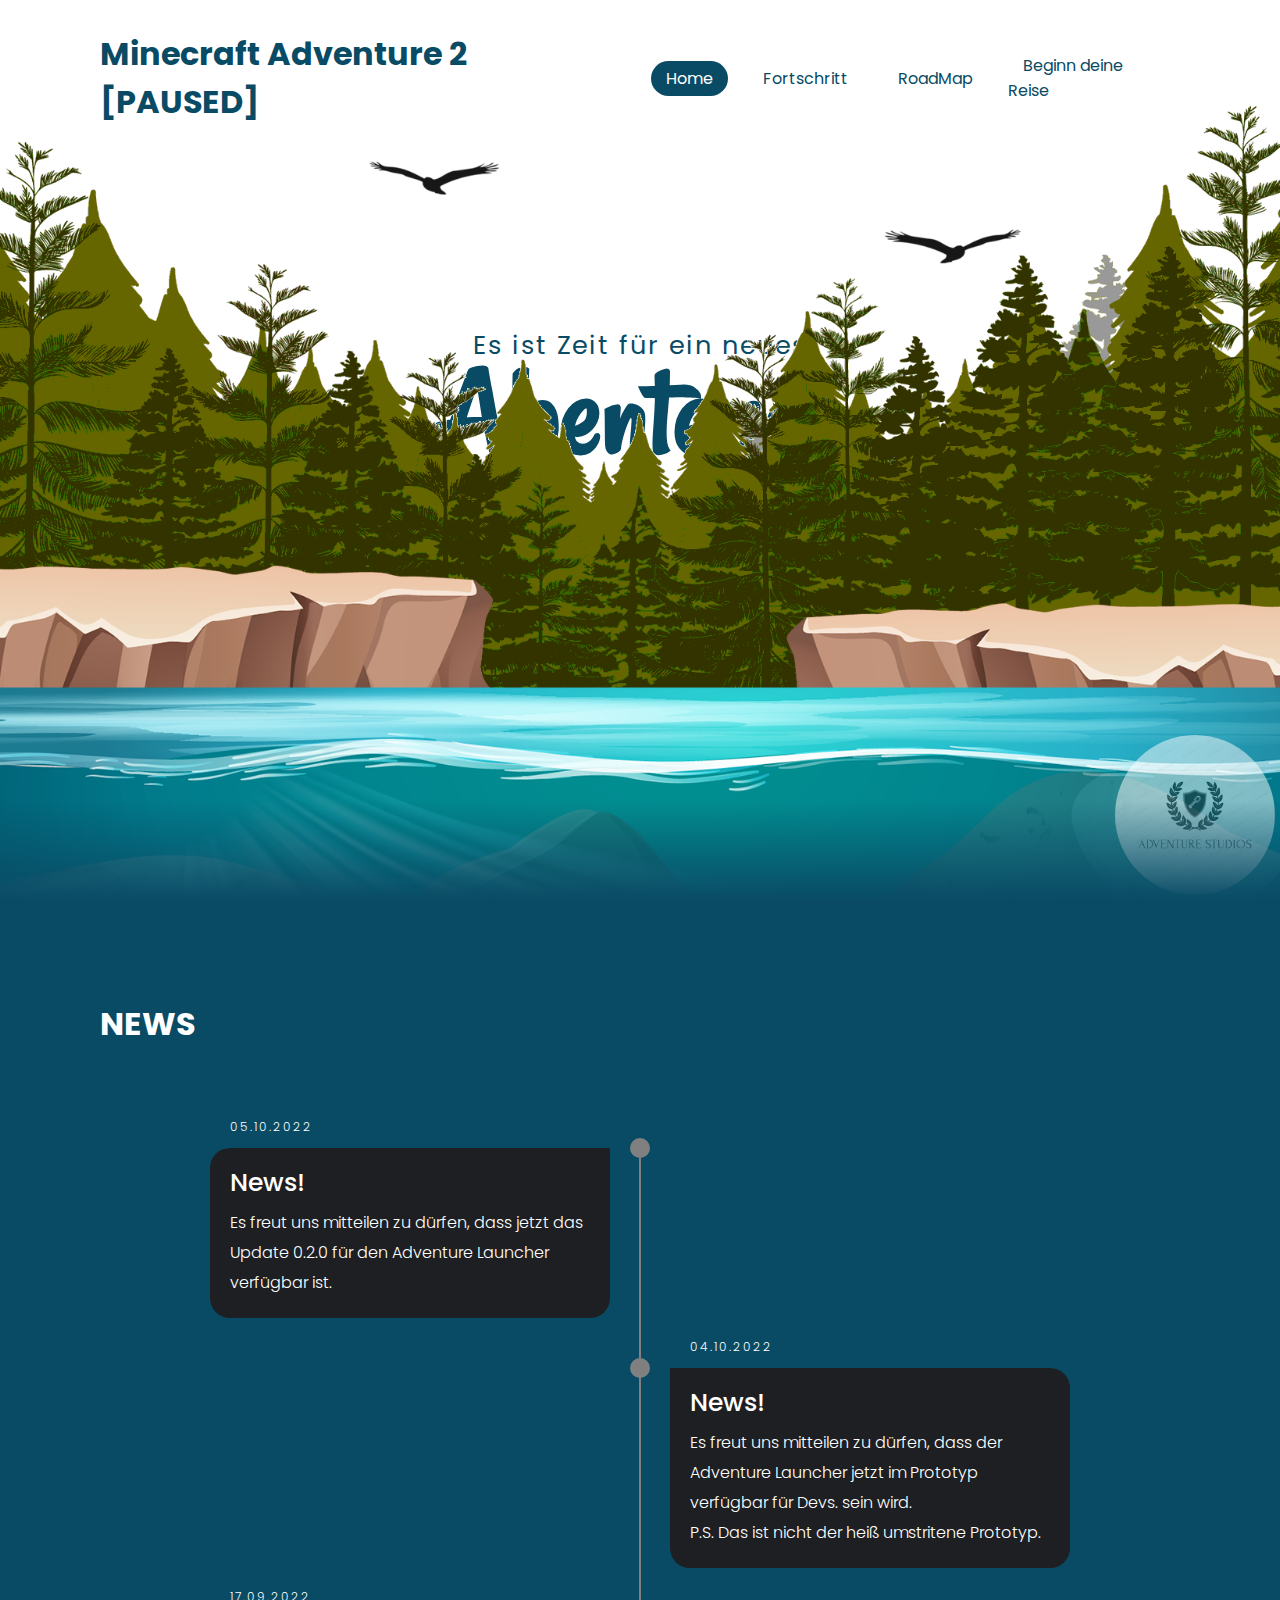
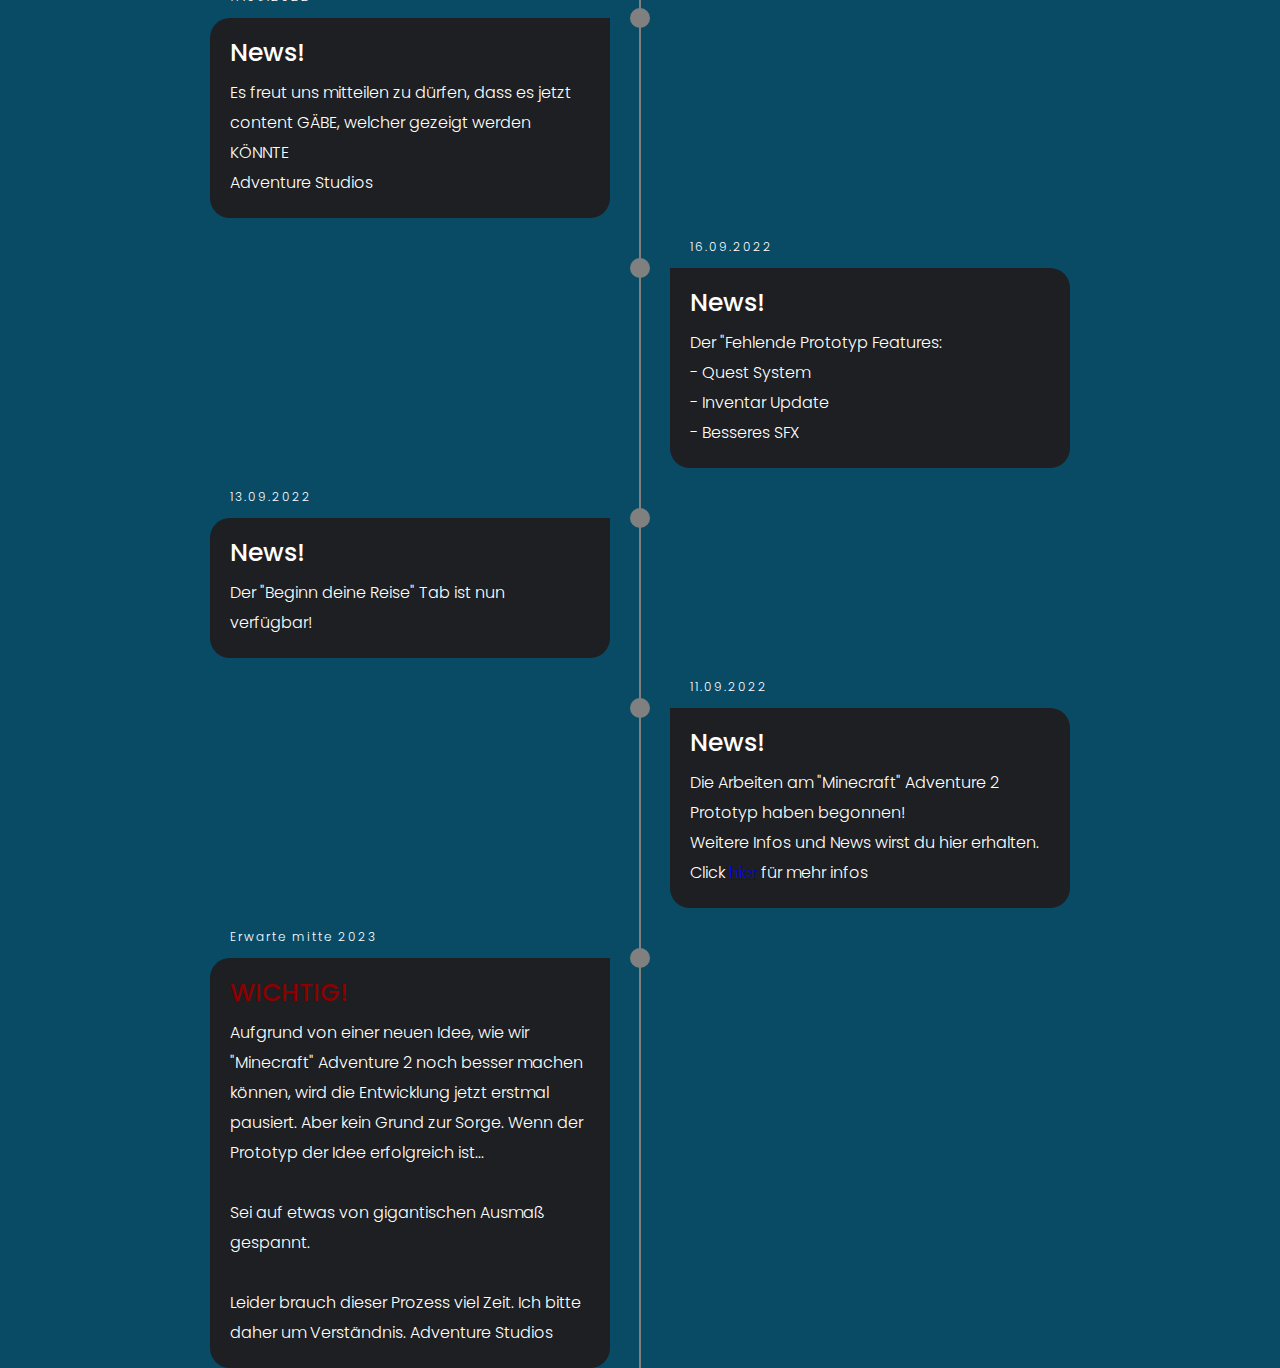
==== index.html @ 1e3eb369 "Update index.html" ====
<!DOCTYPE html>
<html lang="de">
<head>
    <meta charset="UTF-8">
    <meta http-equiv="X-UA-Compatible" content="IE=edge">
    <meta name="viewport" content="width=device-width, initial-scale=1.0">
    <link rel="stylesheet" href="style.css">
    <title>Mc-Adv-2</title>
</head>
<body>
    <header id="header">
        <a href="#" class="logo">Minecraft Adventure 2 [PAUSED]</a>
        <ul>
            <li><a href="#" class="active">Home</a></li>
            <li><a href="pg/progress.html">Fortschritt</a></li>
            <li><a href="pg/roadmap.html">RoadMap</a></li>
            <li><a href="pg/start.html">Beginn deine Reise</a></li>
        </ul>
    </header>
    <section>
        <h2 id="text"><span>Es ist Zeit für ein neues</span><br>Abenteuer</h2>
        <img src="pic/bird1.png" id="bird1">
        <img src="pic/bird2.png" id="bird2">
        <img src="pic/forest.png" id="forest">
        <img src="pic/rocks.png" id="rocks">
        <img src="pic/water.png" id="water">
    </section>
    <div class="sec">
        <h1 style="color: #fff;">NEWS</h1>
        <div class="container">
            <div class="timeline">
              <ul>
                  <li>
                  <div class="timeline-content">
                    <h3 class="date">05.10.2022</h3>
                    <h1>News!</h1>
                    <p>Es freut uns mitteilen zu dürfen, dass jetzt das Update 0.2.0 für den Adventure Launcher verfügbar ist.</p>
                  </div>
                </li>
                  <li>
                  <div class="timeline-content">
                    <h3 class="date">04.10.2022</h3>
                    <h1>News!</h1>
                    <p>Es freut uns mitteilen zu dürfen, dass der Adventure Launcher jetzt im Prototyp verfügbar für Devs. sein wird.<br>P.S. Das ist nicht der heiß umstritene Prototyp.</p>
                  </div>
                </li>
                  <li>
                  <div class="timeline-content">
                    <h3 class="date">17.09.2022</h3>
                    <h1>News!</h1>
                    <p>Es freut uns mitteilen zu dürfen, dass es jetzt content GÄBE, welcher gezeigt werden KÖNNTE<br>Adventure Studios</p>
                  </div>
                </li>
                  <li>
                  <div class="timeline-content">
                    <h3 class="date">16.09.2022</h3>
                    <h1>News!</h1>
                    <p>Der "Fehlende Prototyp Features:<br>- Quest System<br>- Inventar Update<br>- Besseres SFX</p>
                  </div>
                </li>
                  <li>
                  <div class="timeline-content">
                    <h3 class="date">13.09.2022</h3>
                    <h1>News!</h1>
                    <p>Der "Beginn deine Reise" Tab ist nun verfügbar!</p>
                  </div>
                </li>
                 <li>
                  <div class="timeline-content">
                    <h3 class="date">11.09.2022</h3>
                    <h1>News!</h1>
                    <p>Die Arbeiten am "Minecraft" Adventure 2 Prototyp haben begonnen!<br>Weitere Infos und News wirst du hier erhalten. Click <a style="textdecoration: none" href="https://www.youtube.com/watch?v=dQw4w9WgXcQ">hier</a> für mehr infos</p>
                  </div>
                </li>
                <li>
                  <div class="timeline-content">
                    <h3 class="date">Erwarte mitte 2023</h3>
                    <h1 style="color: darkred;">WICHTIG!</h1>
                    <p>Aufgrund von einer neuen Idee, wie wir "Minecraft" Adventure 2 noch besser machen können, wird die Entwicklung jetzt erstmal pausiert. Aber kein Grund zur Sorge. Wenn der Prototyp der Idee erfolgreich ist...<br><br>Sei auf etwas von gigantischen Ausmaß gespannt.<br><br>Leider brauch dieser Prozess viel Zeit. Ich bitte daher um Verständnis. Adventure Studios</p>
                  </div>
                </li>
              </ul>
            </div>
          </div>
    </div>
    <img src="pic/Adventure_Studios.png" class="img" id="logo">
    <script>
        let text = document.getElementById('text');
        let bird1 = document.getElementById('bird1');
        let bird2 = document.getElementById('bird2');
        let btn = document.getElementById('btn');
        let forest = document.getElementById('forest');
        let rocks = document.getElementById('rocks');
        let water = document.getElementById('water');
        let header = document.getElementById('header');


        window.addEventListener('scroll', function(){
            let value = window.scrollY;

            text.style.top = 50 + value * -0.5 + '%';
            bird1.style.top = value * -1.5 + 'px';
            bird1.style.left = value * 2 + 'px';
            bird2.style.top = value * -1.5 + 'px';
            bird2.style.left = value * -5 + 'px';
            btn.style.marginTop =  value * 1.5 + 'px';
            rocks.style.top = value * -0.12 + 'px';
            forest.style.top = value * 0.25 + 'px';
            header.style.top = value * 0.5 + 'px';
        })
    </script>
</body>
</html>
---- style.css ----
@import url('https://fonts.googleapis.com/css?family=Poppins:300,400,500,600,700,800,900&display=swap');
@import url('https://fonts.googleapis.com/css2?family=Rancho&display=swap');
*
{
    margin: 0;
    padding: 0;
    box-sizing: border-box;
    font-family:'Poppins',sans-serif;
}
body
{
    overflow-x: hidden;
    background: #fff;
    min-height: 100vh;
}
#header
{
    position: absolute;
    top: 0;
    left: 0;
    width: 100%;
    padding: 30px 100px;
    display: flex;
    justify-content: space-between;
    align-items: center;
    z-index: 10000;
}
#header .logo
{
    color: #094b65;
    font-weight: 700;
    font-size: 2em;
    text-decoration: none;
    justify-content: center;
    align-items: center;
}
.img
{
  width: 160px;
  height: 160px;
  display: flex;
  position: absolute;
  bottom: 5px;
  right: 5px;
  opacity: 0.5;
  border-radius: 50%;
}
#header ul
{
    display: flex;
    justify-content: center;
    align-items: center;
}
#header ul li
{
    list-style: none;
    margin-left: 20px;
}
#header ul li a 
{
    text-decoration: none;
    padding: 6px 15px;
    color: #094b65;
    border-radius: 20px;
}
#header ul li a:hover, 
#header ul li a.active
{
    background: #094b65;
    color: #fff;
}
section
{
    position: relative;
    width: 100%;
    height: 100vh;
    display: flex;
    justify-content: center;
    align-items: center;
}
section::before
{
    content: '';
    position: absolute;
    bottom: 0;
    left: 0;
    width: 100%;
    height: 100px;
    background: linear-gradient(to top, #094b65,transparent);
    z-index: 10;
}
section img
{
    position: absolute;
    top: 0;
    left: 0;
    width: 100%;
    height: 100%;
    object-fit: cover;
    align-items: center;
}
section #text
{
    position: absolute;
    color: #094b65;
    font-size: 10vw;
    text-align: center;
    line-height: 0.55em;
    font-family: 'Rancho', cursive;
    transform: translateY(-50%);
}
section #text span
{
    font-size: 0.20em;
    letter-spacing: 2px;
    font-weight: 400;
    font-family: 'Poppins', sans-serif;
}
#btn
{
    text-decoration: none;
    display: inline-block;
    padding: 8px 30px;
    background: #fff;
    color: #094b65;
    font-size: 1.2em;
    font-weight: 500;
    letter-spacing: 2px;
    border-radius: 40px;
    transform: translateY(100px);
    cursor: pointer;
    justify-content: center;
    align-items: center;
}
.sec
{
    position: relative;
    padding: 100px;
    background: #094b65;
}
.sec h2
{
    font-size: 3.5em;
    color: #fff;
    margin-bottom: 10px;
}
.sec p
{
    font-size: 1em;
    color: #fff;
}
.container {
  top: 30%;
    margin-top: 50%;
    min-height: 100vh;
    width: 100%;
    display: flex;
    align-items: center;
    justify-content: center;
    padding: 100px 0;
    background-color: #094b65;
    margin: 0;
    padding: 0;
    box-sizing: border-box;
  }
  .timeline {
    width: 80%;
    height: auto;
    max-width: 800px;
    margin: 0 auto;
    position: relative;
    top: 100px;
  }
  
  .timeline ul {
    list-style: none;
  }
  .timeline ul li {
    padding: 20px;
    background-color: #1e1f22;
    color: white;
    border-radius: 10px;
    margin-bottom: 20px;
  }
  .timeline ul li:last-child {
    margin-bottom: 0;
  }
  .timeline-content h1 {
    font-weight: 500;
    font-size: 25px;
    line-height: 30px;
    margin-bottom: 10px;
  }
  .timeline-content p {
    font-size: 16px;
    line-height: 30px;
    font-weight: 300;
  }
  .timeline-content .date {
    font-size: 12px;
    font-weight: 300;
    margin-bottom: 10px;
    letter-spacing: 2px;
  }
  @media only screen and (min-width: 768px) {
    .timeline:before {
      content: "";
      position: absolute;
      top: 0;
      left: 50%;
      transform: translateX(-50%);
      width: 2px;
      height: 100%;
      background-color: gray;
    }
    .timeline ul li {
      width: 50%;
      position: relative;
      margin-bottom: 50px;
    }
    .timeline ul li:nth-child(odd) {
      float: left;
      clear: right;
      transform: translateX(-30px);
      border-radius: 20px 0px 20px 20px;
    }
    .timeline ul li:nth-child(even) {
      float: right;
      clear: left;
      transform: translateX(30px);
      border-radius: 0px 20px 20px 20px;
    }
    .timeline ul li::before {
      content: "";
      position: absolute;
      height: 20px;
      width: 20px;
      border-radius: 50%;
      background-color: gray;
      top: 0px;
    }
    .timeline ul li:nth-child(odd)::before {
      transform: translate(50%, -50%);
      right: -30px;
    }
    .timeline ul li:nth-child(even)::before {
      transform: translate(-50%, -50%);
      left: -30px;
    }
    .timeline-content .date {
      position: absolute;
      top: -30px;
    }
    .timeline ul li:hover::before {
      background-color: aqua;
    }
  }
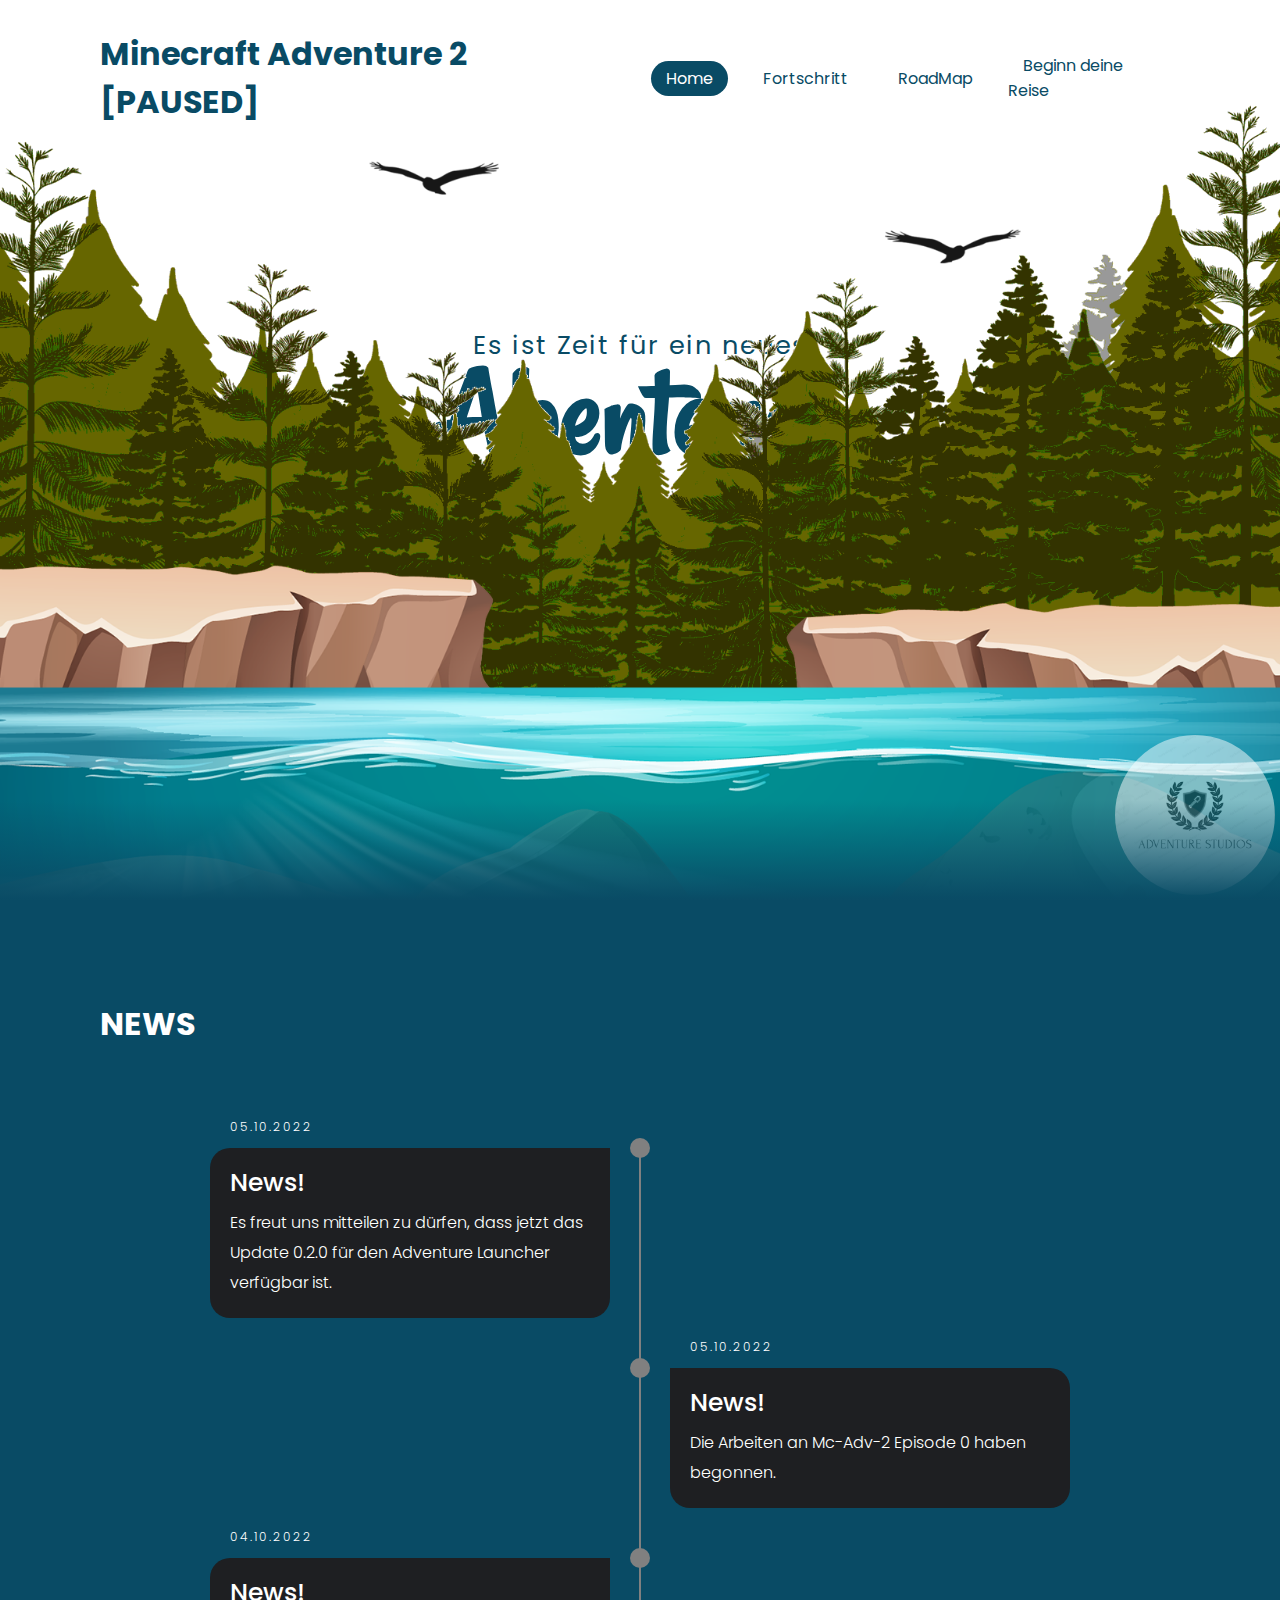
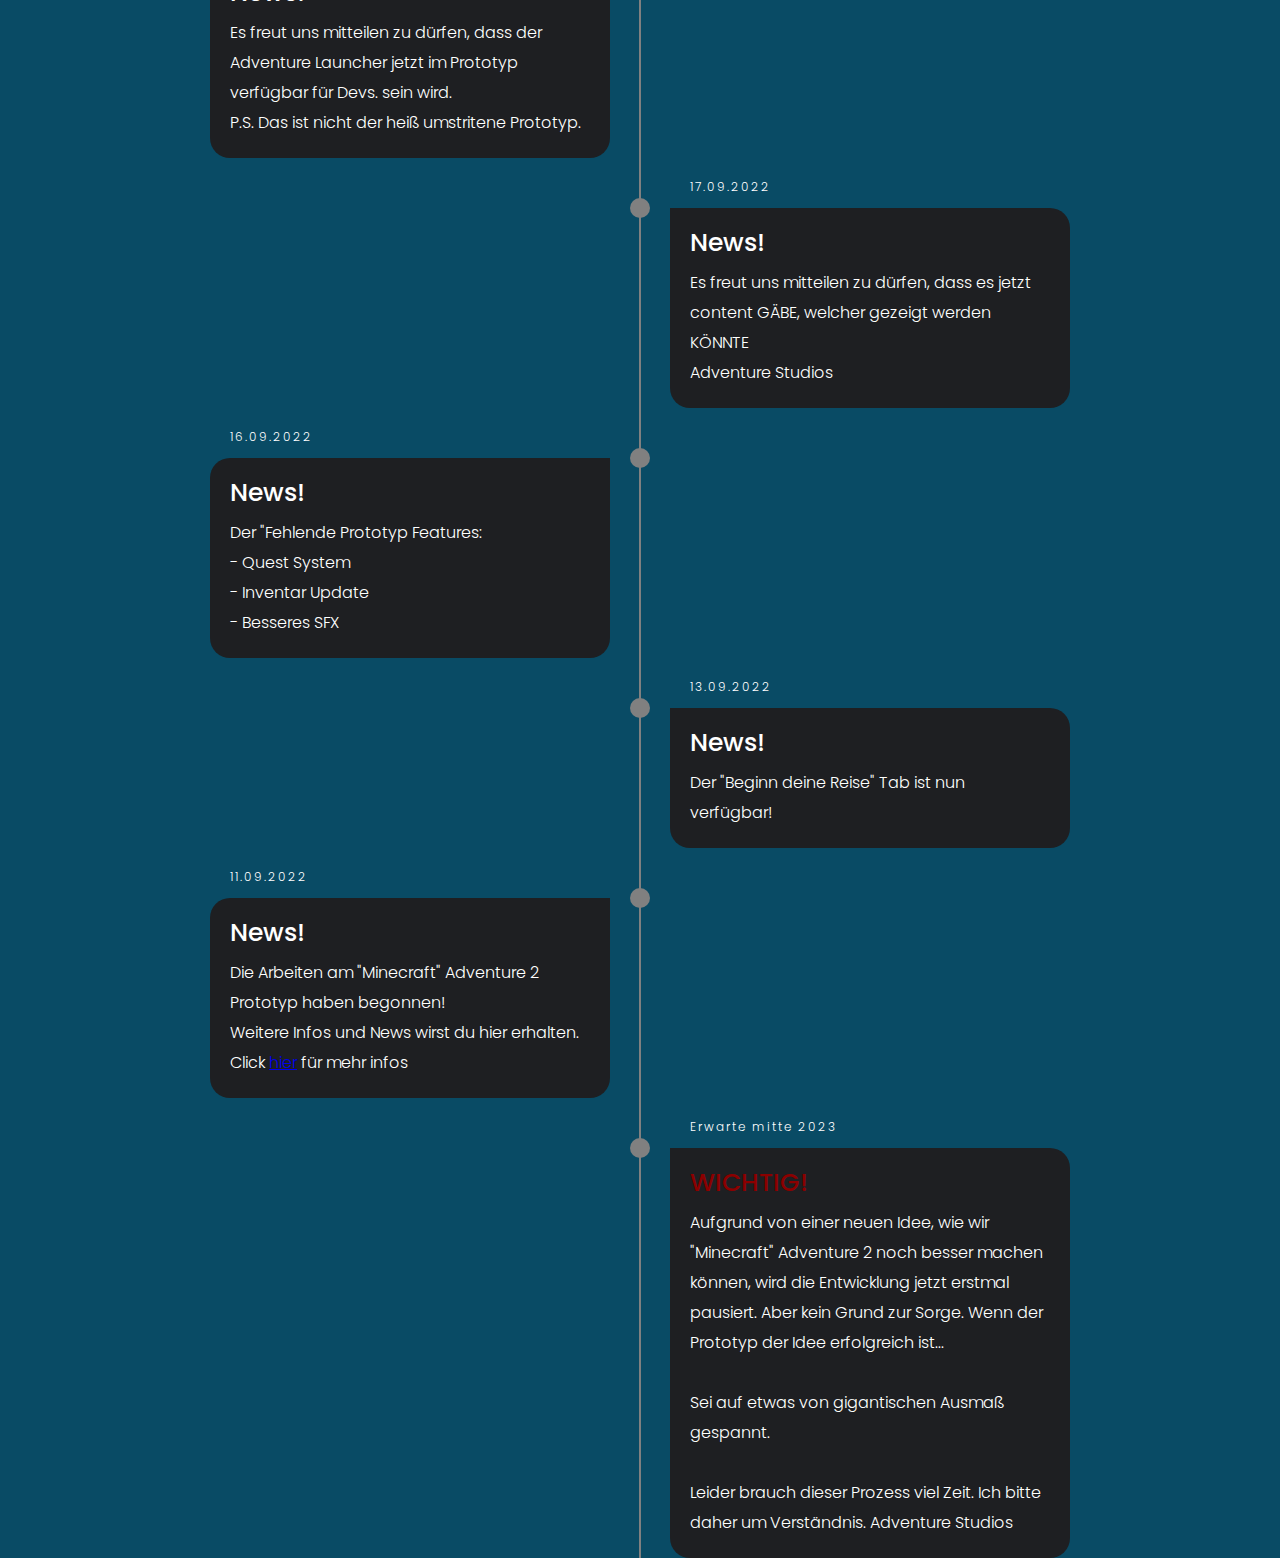
==== commit 7952a356: "Update index.html" ====
--- a/index.html
+++ b/index.html
@@ -35,6 +35,13 @@
                     <h3 class="date">05.10.2022</h3>
                     <h1>News!</h1>
                     <p>Es freut uns mitteilen zu dürfen, dass jetzt das Update 0.2.0 für den Adventure Launcher verfügbar ist.</p>
+                  </div>
+                </li>
+                  <li>
+                  <div class="timeline-content">
+                    <h3 class="date">05.10.2022</h3>
+                    <h1>News!</h1>
+                    <p>Die Arbeiten an Mc-Adv-2 Episode 0 haben begonnen.</p>
                   </div>
                 </li>
                   <li>
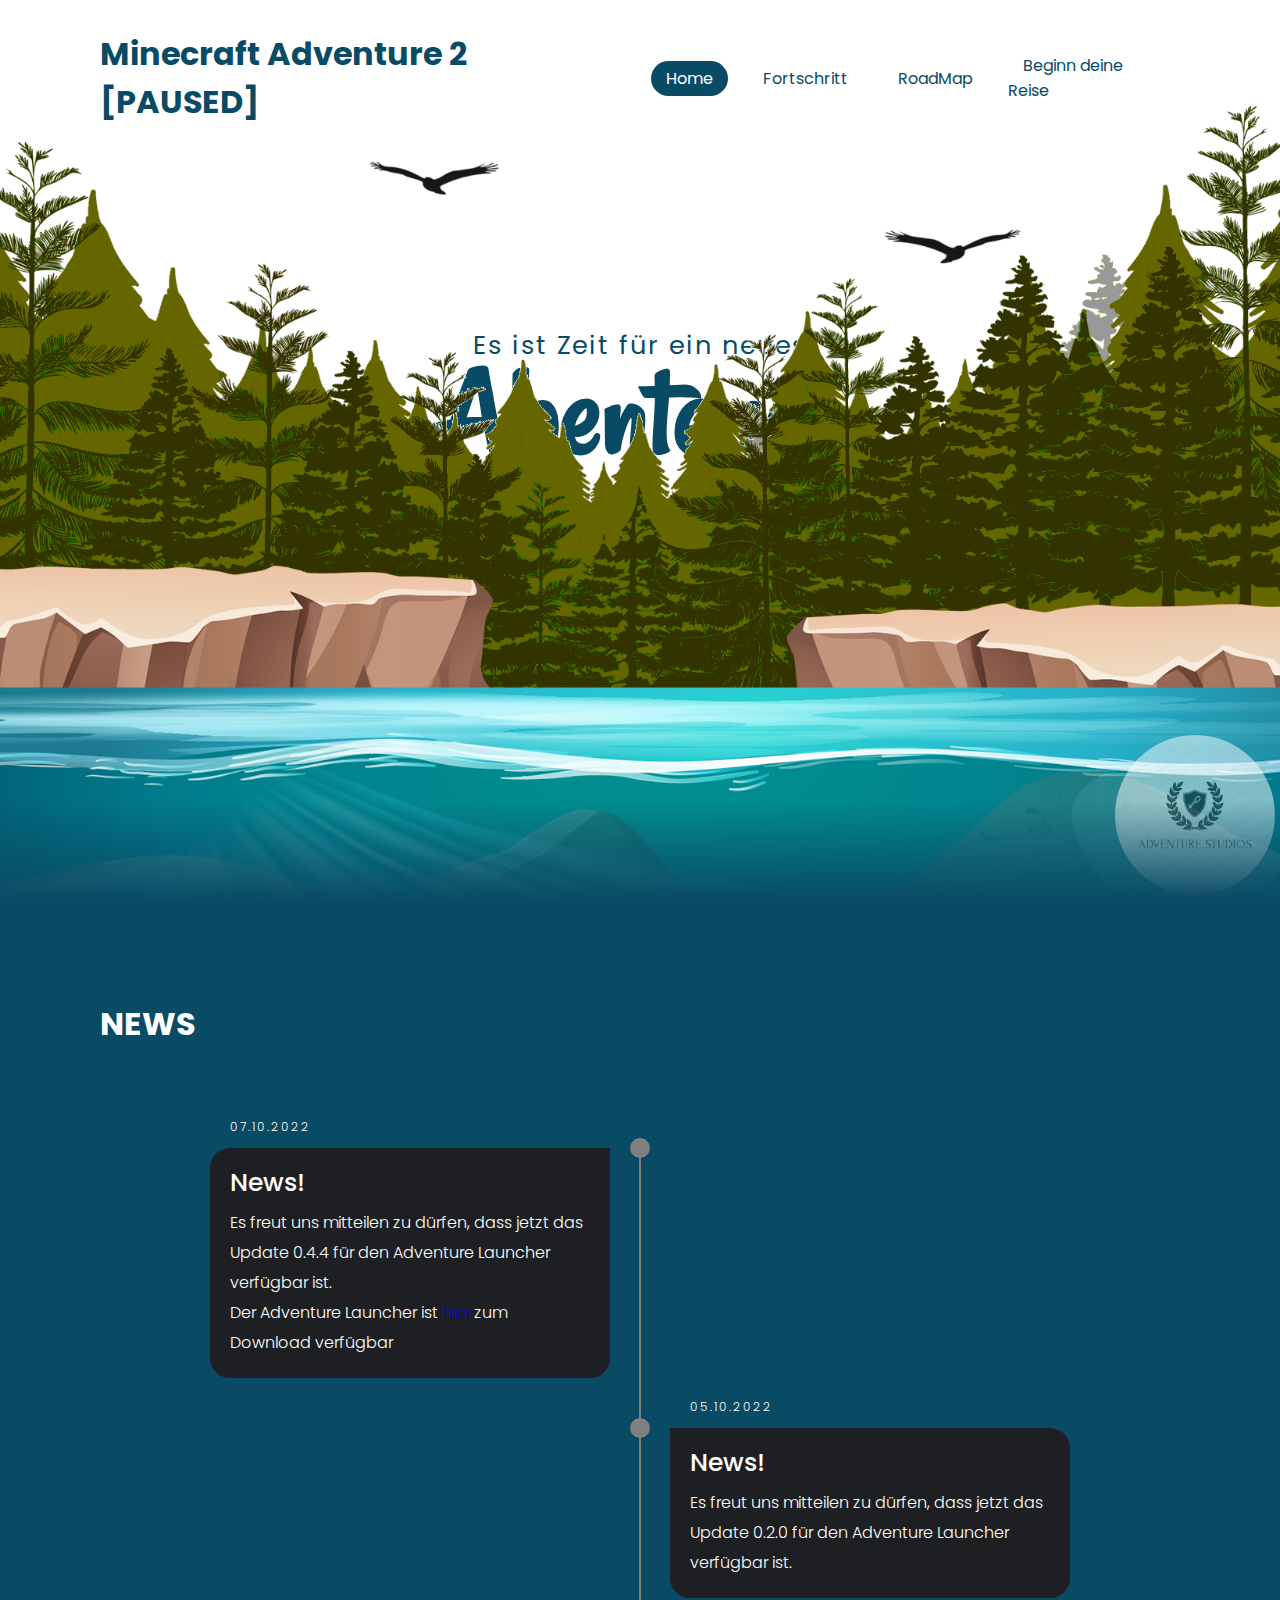
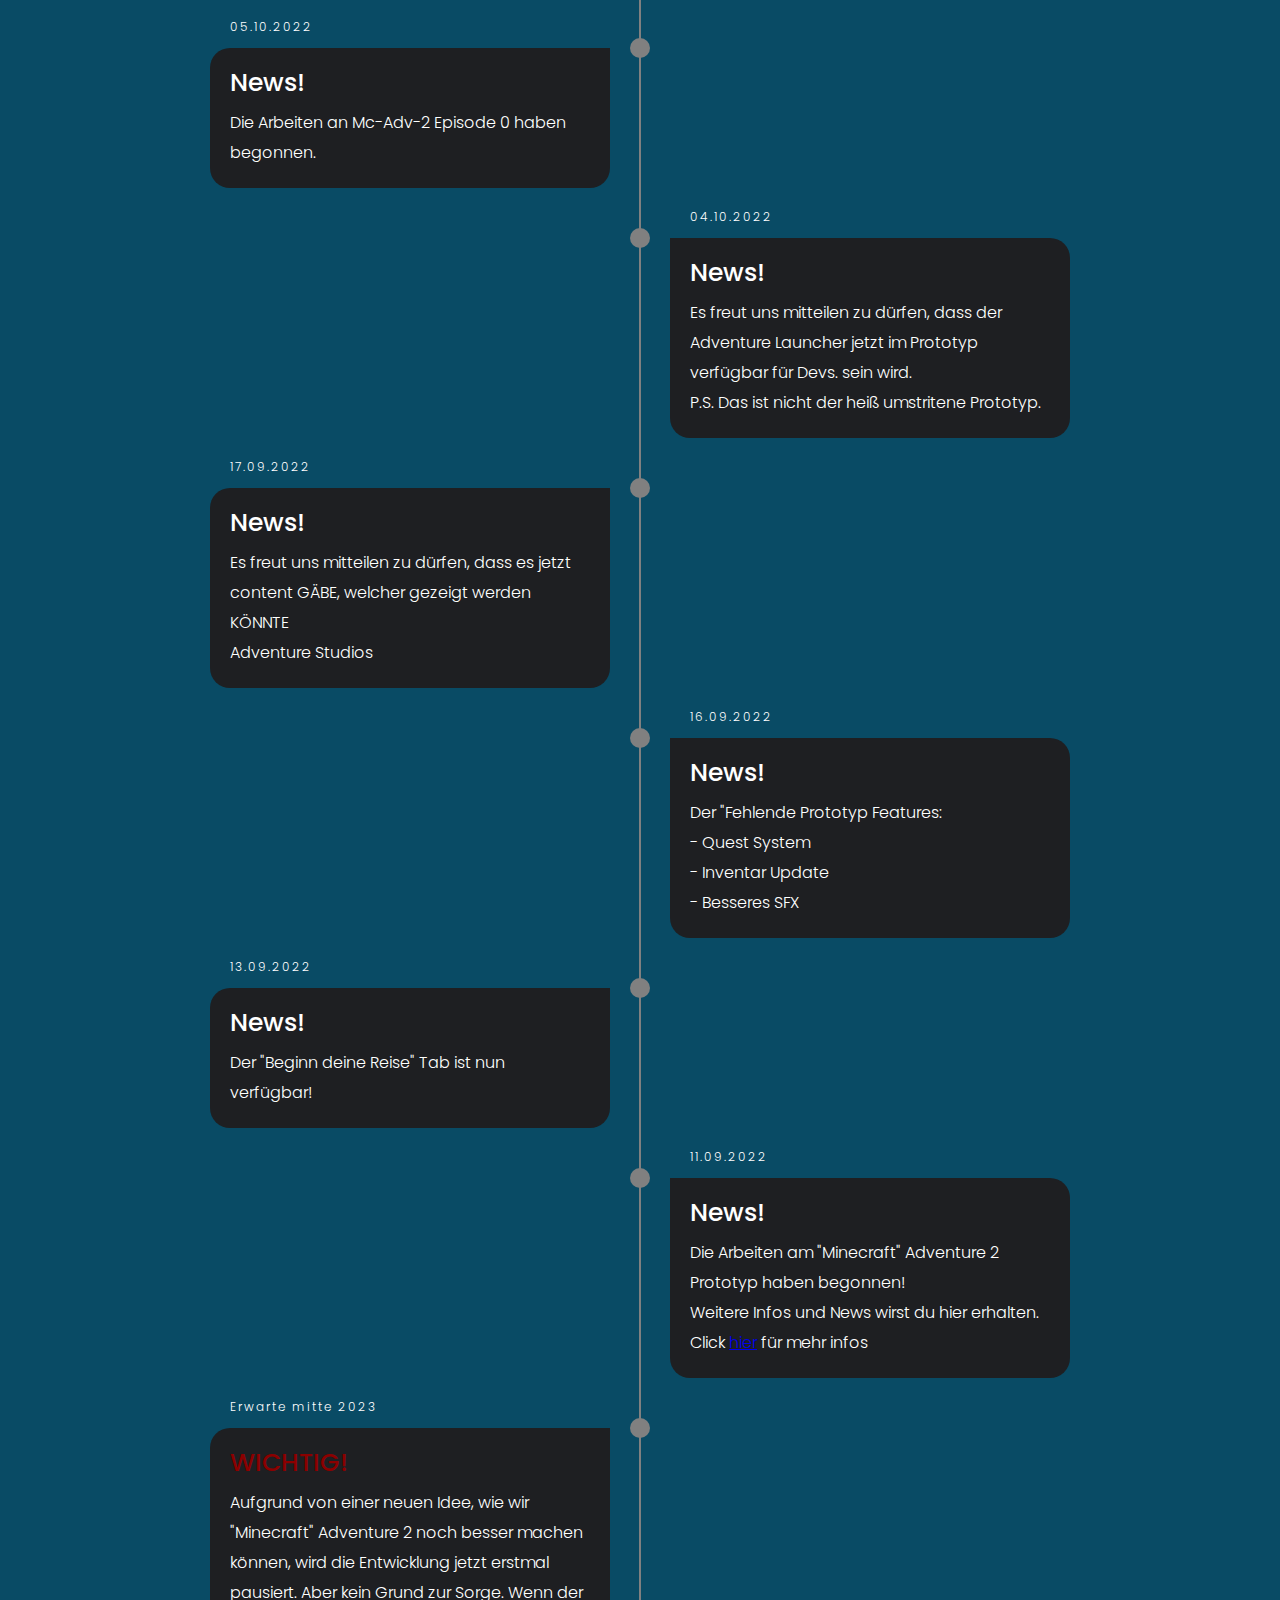
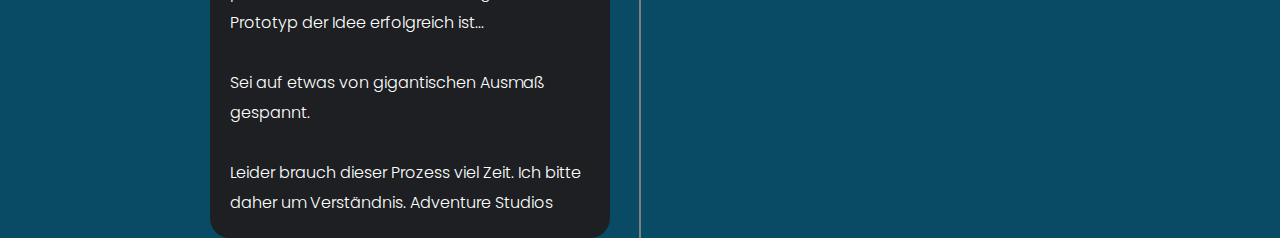
==== commit 272b1b0c: "Update index.html" ====
--- a/index.html
+++ b/index.html
@@ -30,6 +30,13 @@
         <div class="container">
             <div class="timeline">
               <ul>
+                  <li>
+                  <div class="timeline-content">
+                    <h3 class="date">07.10.2022</h3>
+                    <h1>News!</h1>
+                    <p>Es freut uns mitteilen zu dürfen, dass jetzt das Update 0.4.4 für den Adventure Launcher verfügbar ist.<br> Der Adventure Launcher ist <a href="https://drive.google.com/file/d/1AivVVw9ZDpazo49jN0LJx9WiuPohXHe9/view?usp=sharing">hier</a> zum Download verfügbar</p>
+                  </div>
+                </li>
                   <li>
                   <div class="timeline-content">
                     <h3 class="date">05.10.2022</h3>
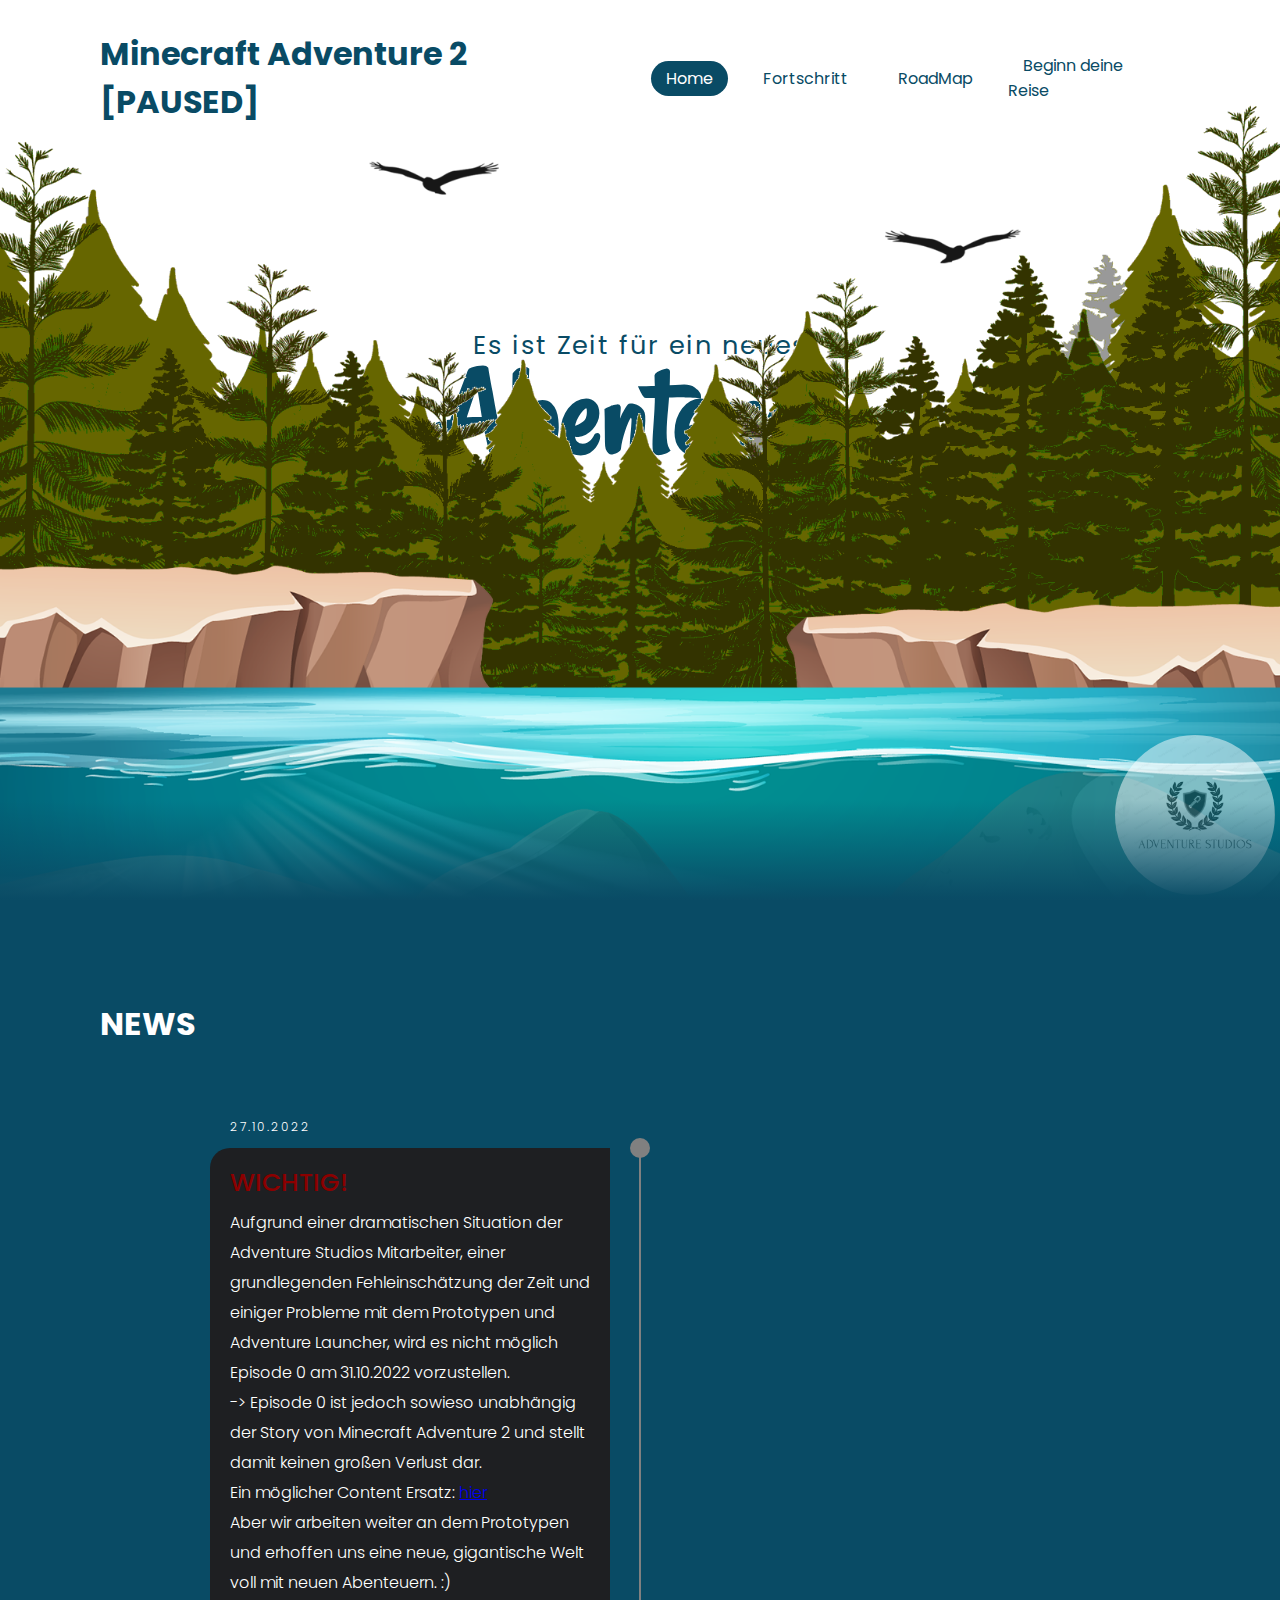
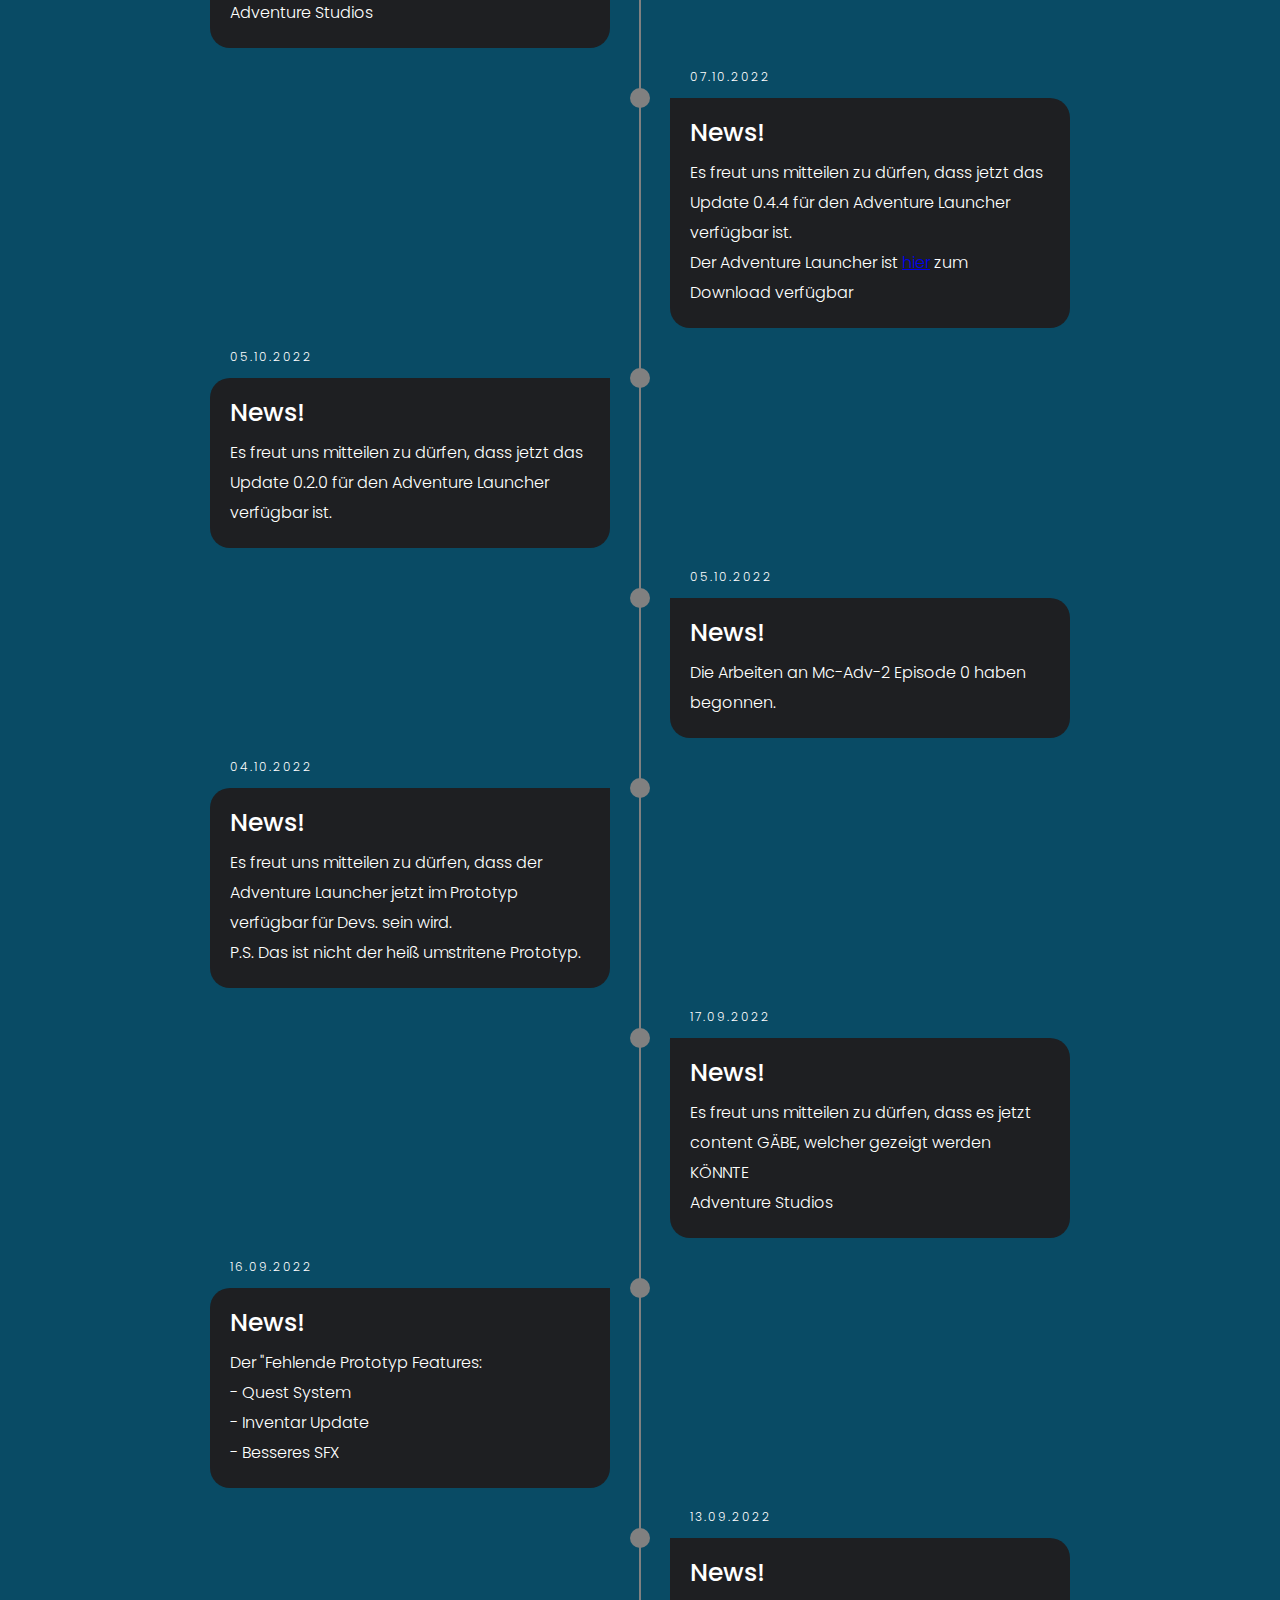
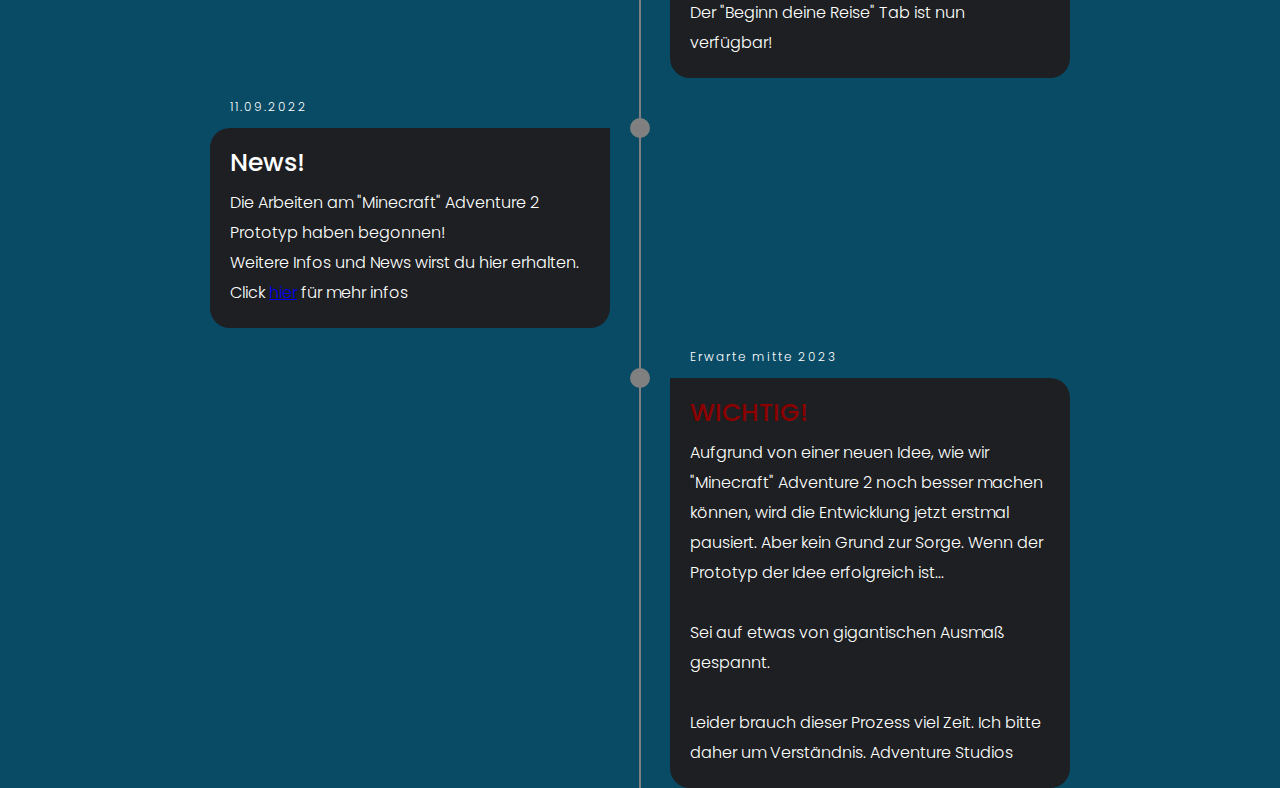
==== commit f2c891a4: "Update index.html" ====
--- a/index.html
+++ b/index.html
@@ -31,6 +31,13 @@
             <div class="timeline">
               <ul>
                   <li>
+                  <div class="timeline-content">
+                    <h3 class="date">27.10.2022</h3>
+                    <h1 style="color: darkred;">WICHTIG!</h1>
+                    <p>Aufgrund einer dramatischen Situation der Adventure Studios Mitarbeiter, einer grundlegenden Fehleinschätzung der Zeit und einiger Probleme mit dem Prototypen und Adventure Launcher, wird es nicht möglich Episode 0 am 31.10.2022 vorzustellen.<br> -> Episode 0 ist jedoch sowieso unabhängig der Story von Minecraft Adventure 2 und stellt damit keinen großen Verlust dar.<br> Ein möglicher Content Ersatz: <a href="https://www.planetminecraft.com/project/the-lab-5411723/">hier</a><br>Aber wir arbeiten weiter an dem Prototypen und erhoffen uns eine neue, gigantische Welt voll mit neuen Abenteuern. :) <br> Adventure Studios</p>
+                  </div>
+                </li>
+                 <li>
                   <div class="timeline-content">
                     <h3 class="date">07.10.2022</h3>
                     <h1>News!</h1>
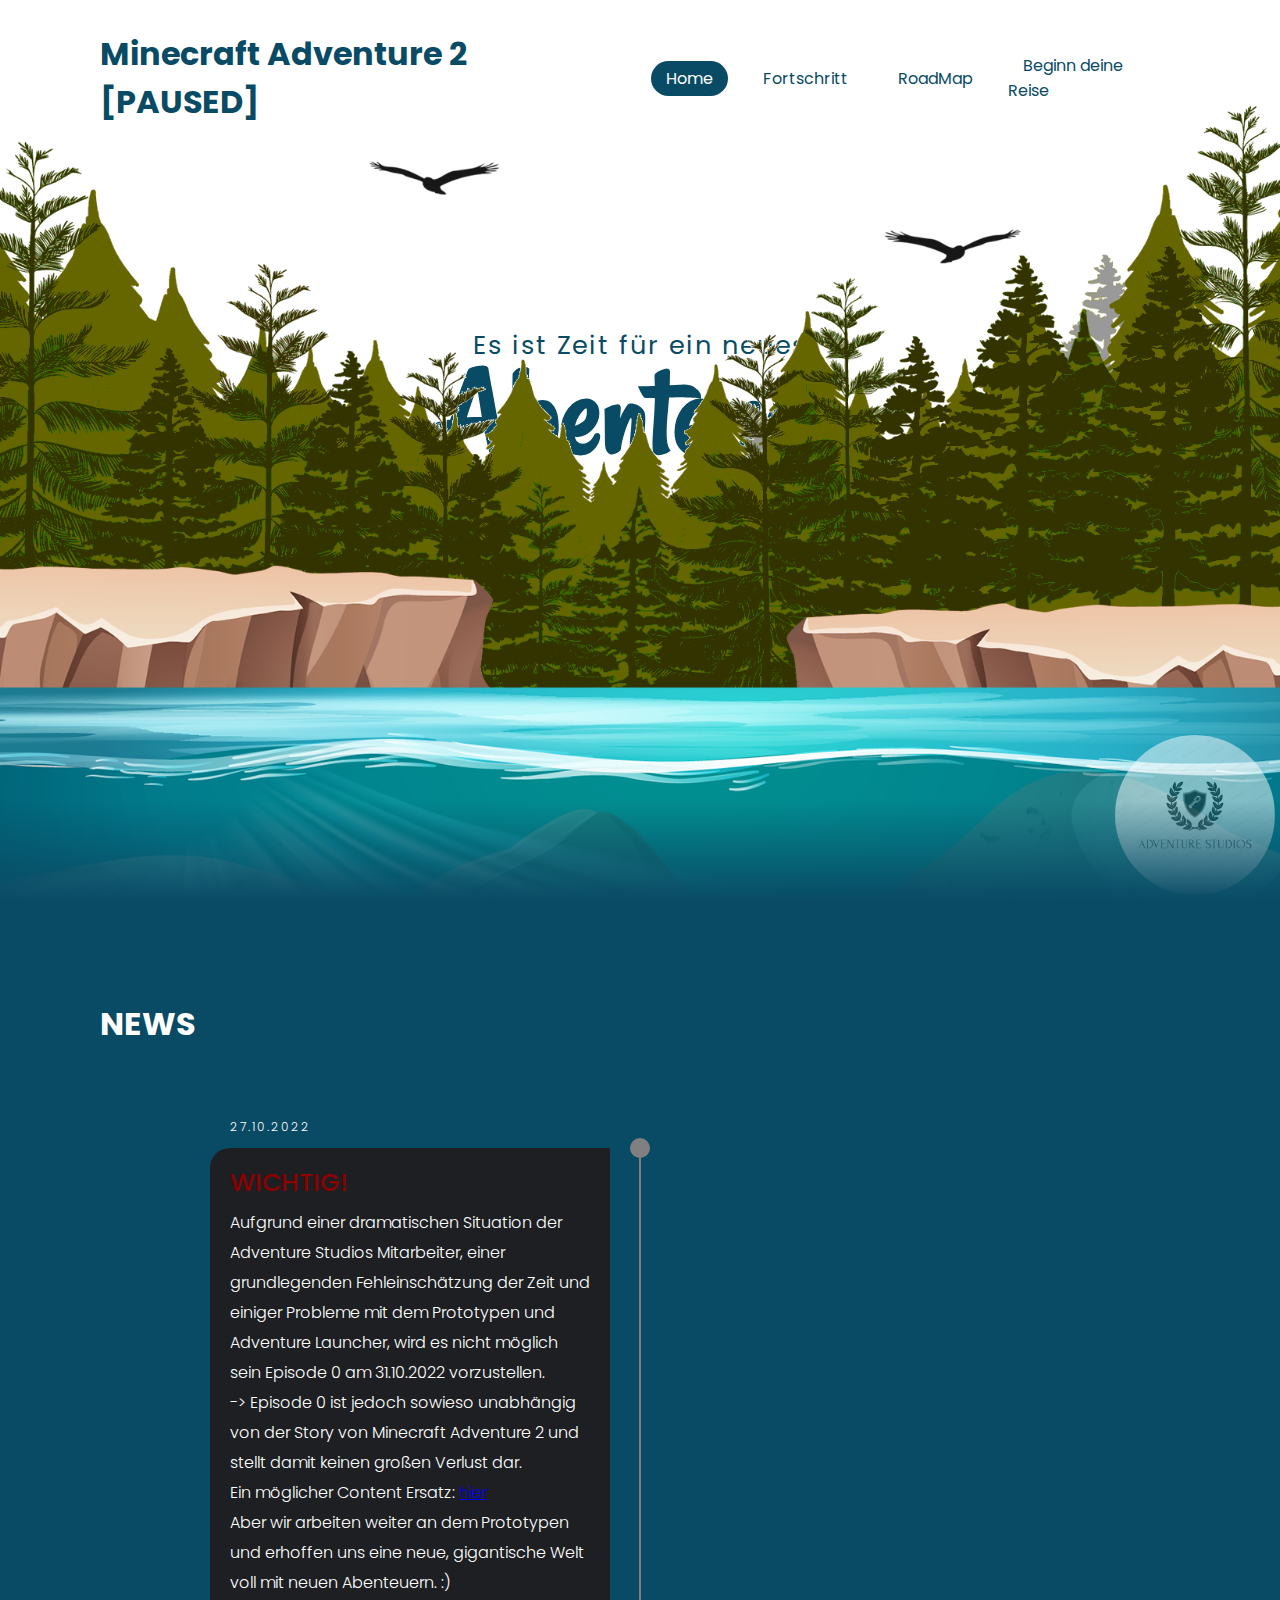
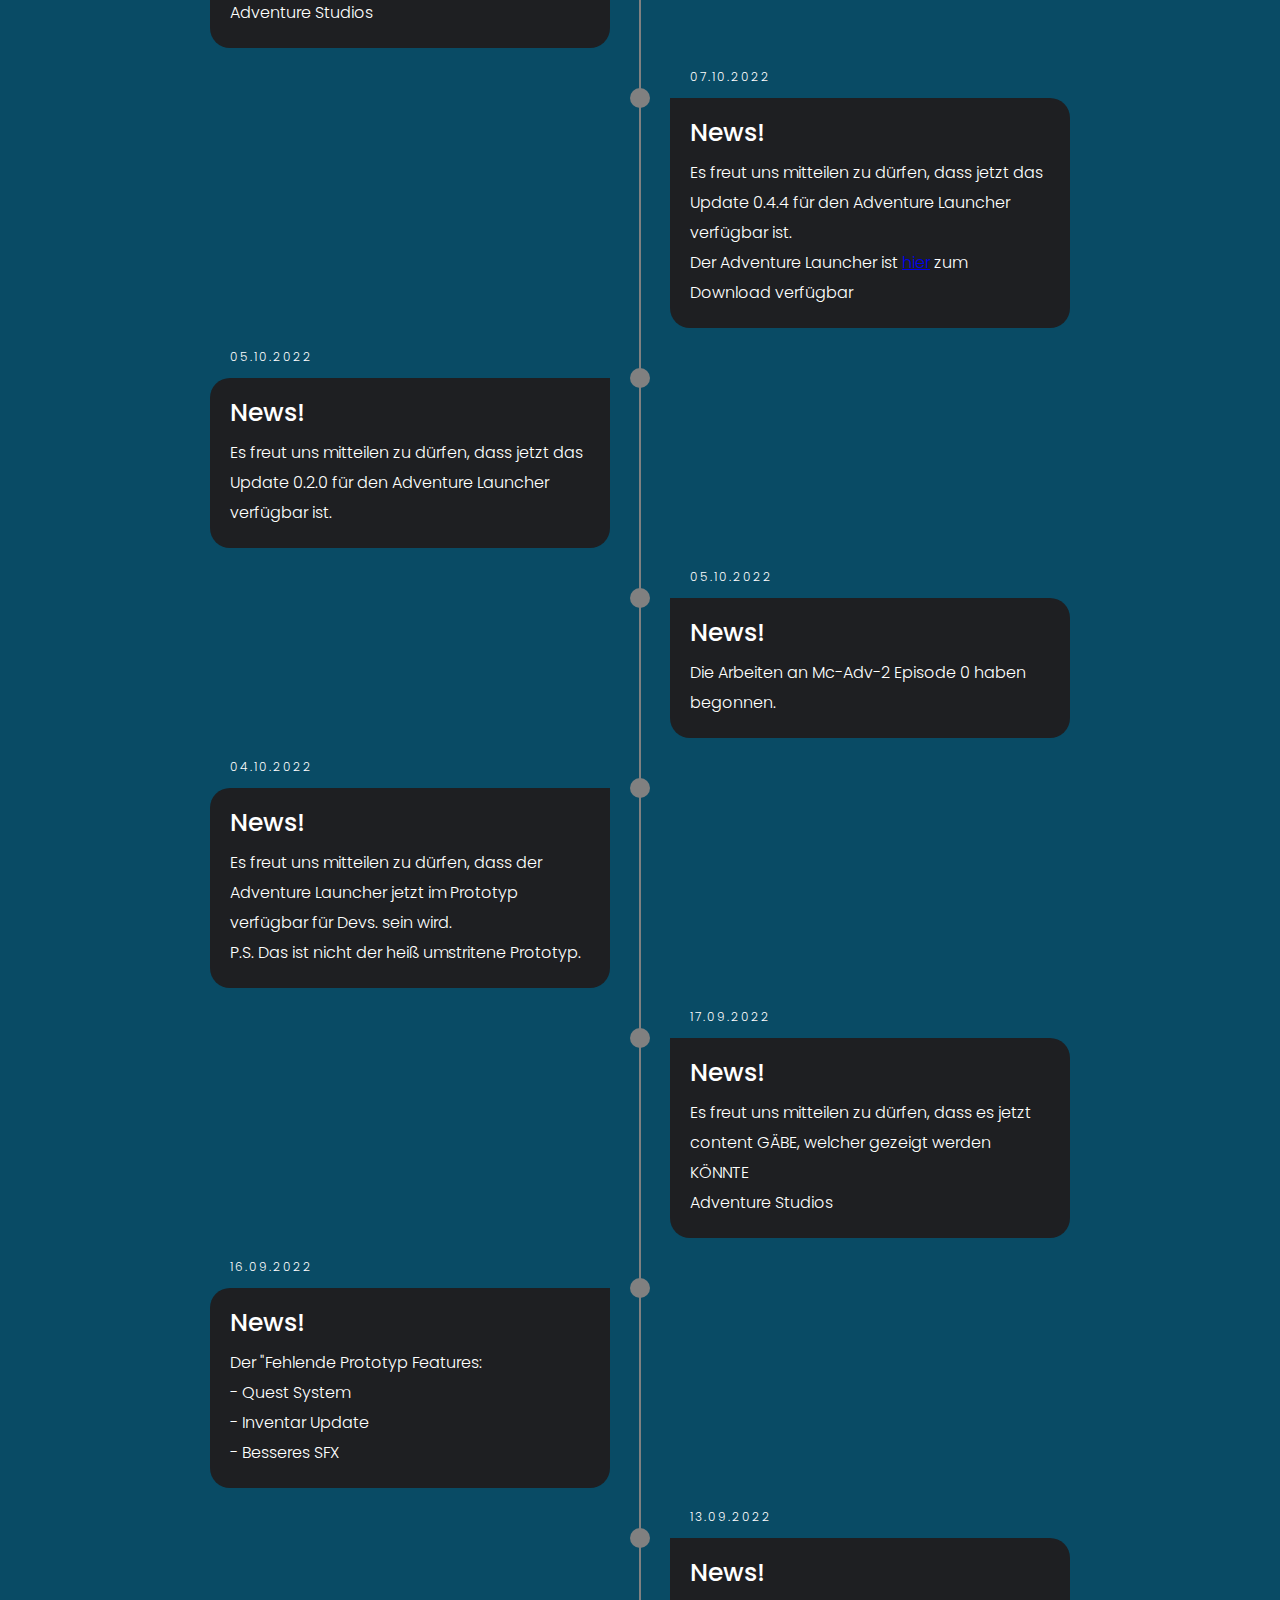
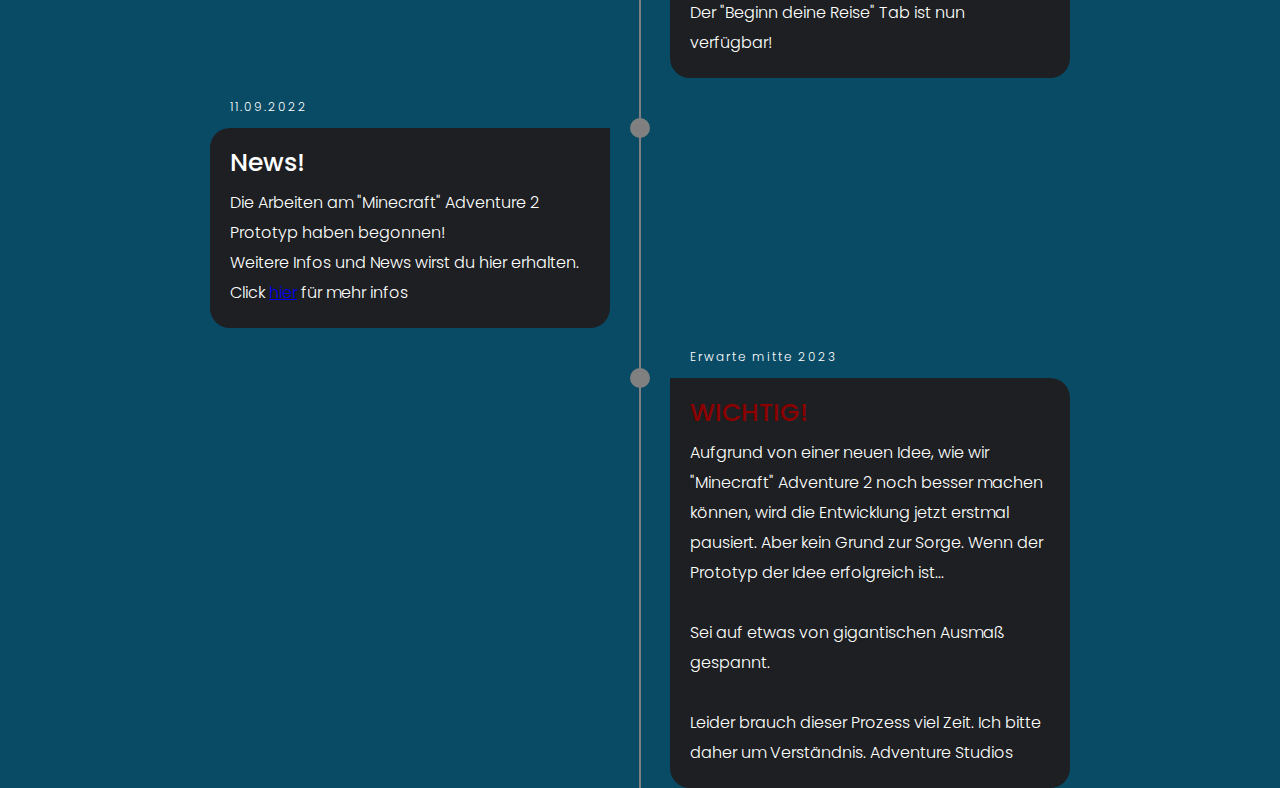
==== commit 960a8220: "Update index.html" ====
--- a/index.html
+++ b/index.html
@@ -34,7 +34,7 @@
                   <div class="timeline-content">
                     <h3 class="date">27.10.2022</h3>
                     <h1 style="color: darkred;">WICHTIG!</h1>
-                    <p>Aufgrund einer dramatischen Situation der Adventure Studios Mitarbeiter, einer grundlegenden Fehleinschätzung der Zeit und einiger Probleme mit dem Prototypen und Adventure Launcher, wird es nicht möglich Episode 0 am 31.10.2022 vorzustellen.<br> -> Episode 0 ist jedoch sowieso unabhängig der Story von Minecraft Adventure 2 und stellt damit keinen großen Verlust dar.<br> Ein möglicher Content Ersatz: <a href="https://www.planetminecraft.com/project/the-lab-5411723/">hier</a><br>Aber wir arbeiten weiter an dem Prototypen und erhoffen uns eine neue, gigantische Welt voll mit neuen Abenteuern. :) <br> Adventure Studios</p>
+                    <p>Aufgrund einer dramatischen Situation der Adventure Studios Mitarbeiter, einer grundlegenden Fehleinschätzung der Zeit und einiger Probleme mit dem Prototypen und Adventure Launcher, wird es nicht möglich sein Episode 0 am 31.10.2022 vorzustellen.<br> -> Episode 0 ist jedoch sowieso unabhängig von der Story von Minecraft Adventure 2 und stellt damit keinen großen Verlust dar.<br> Ein möglicher Content Ersatz: <a href="https://www.planetminecraft.com/project/the-lab-5411723/">hier</a><br>Aber wir arbeiten weiter an dem Prototypen und erhoffen uns eine neue, gigantische Welt voll mit neuen Abenteuern. :) <br> Adventure Studios</p>
                   </div>
                 </li>
                  <li>
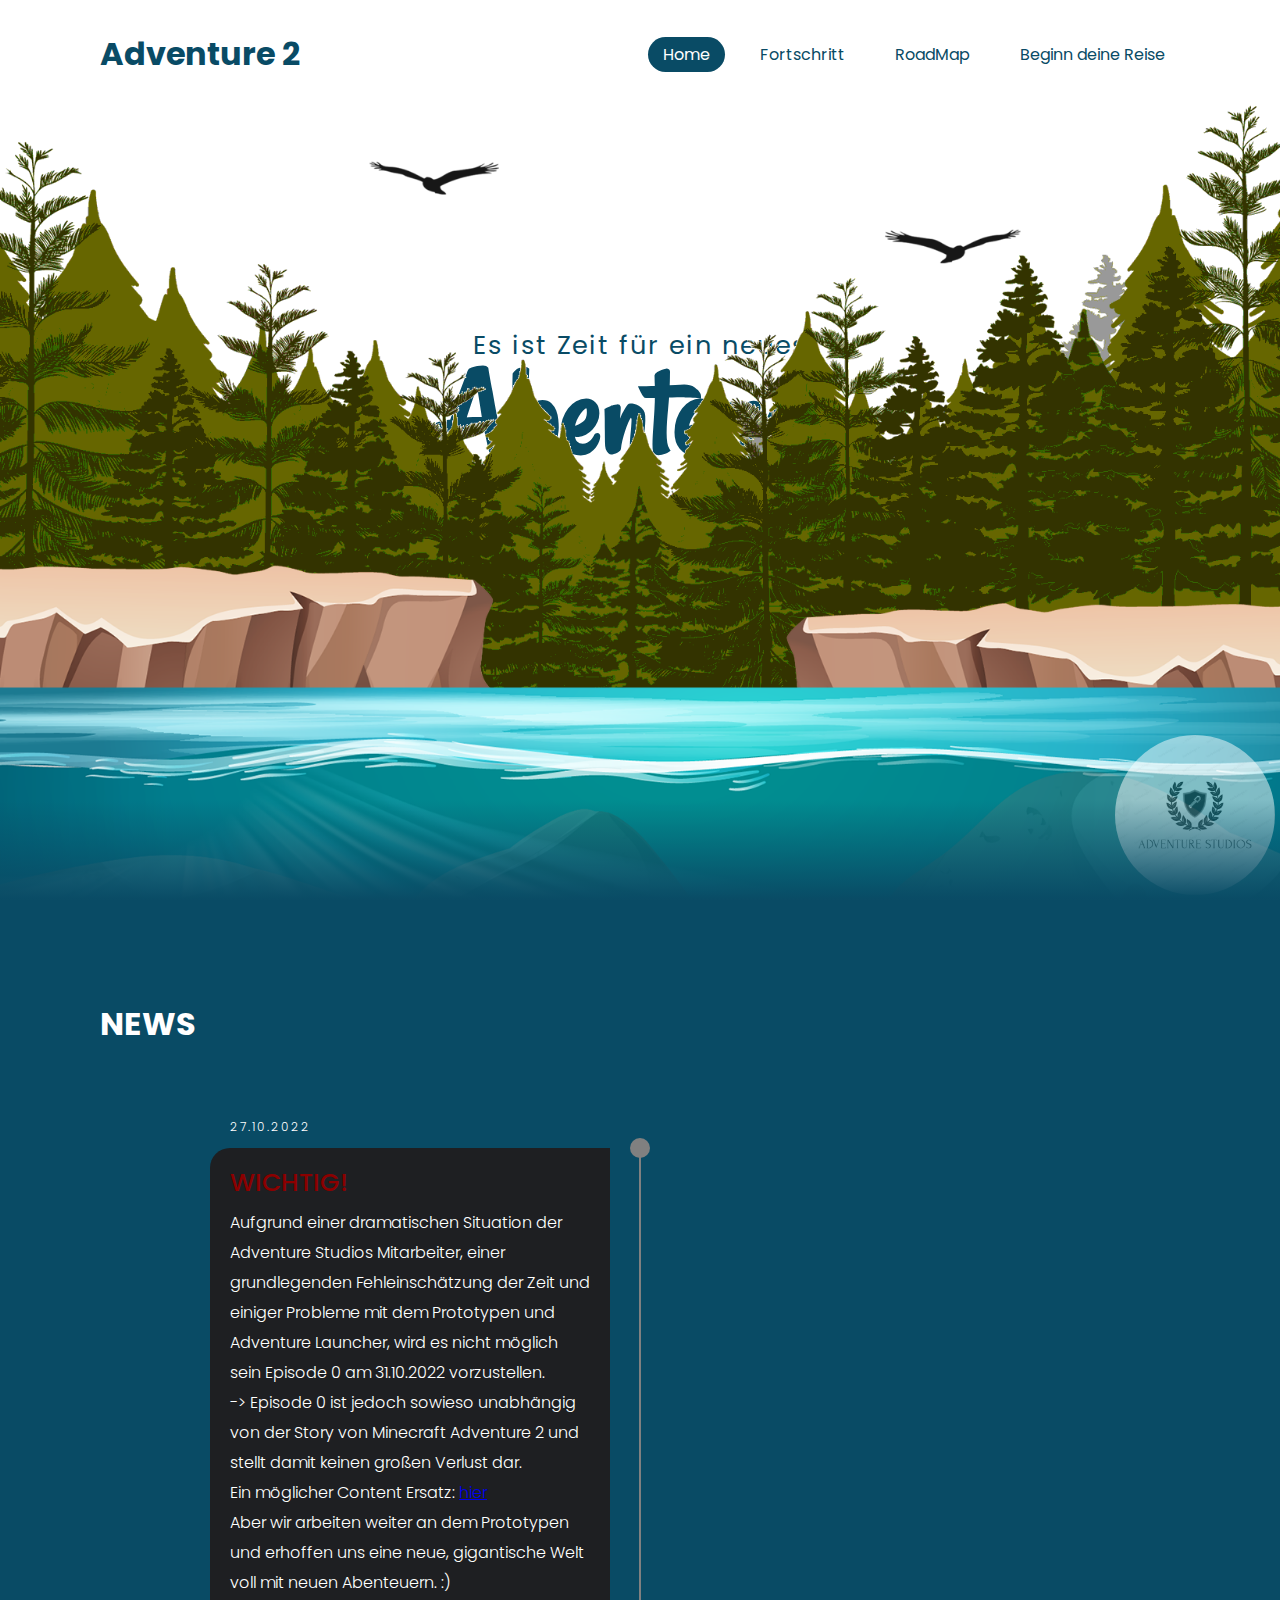
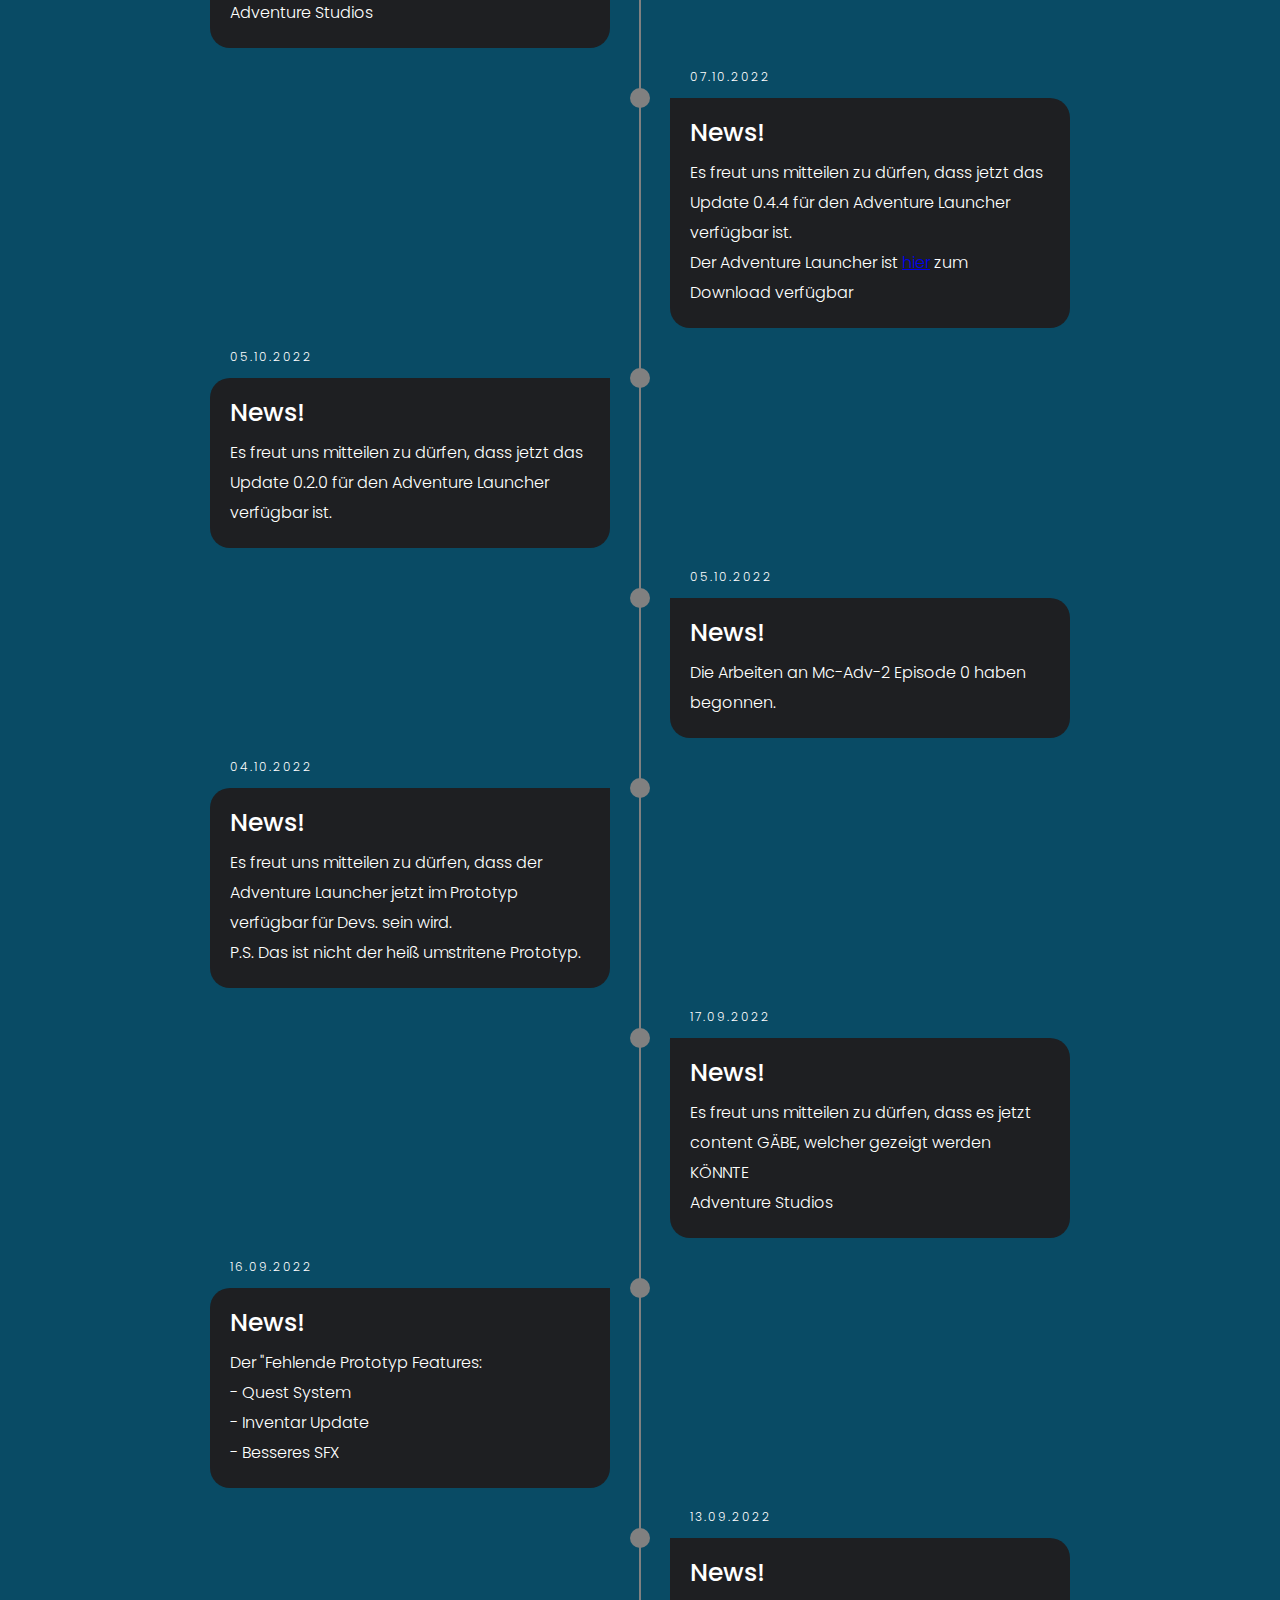
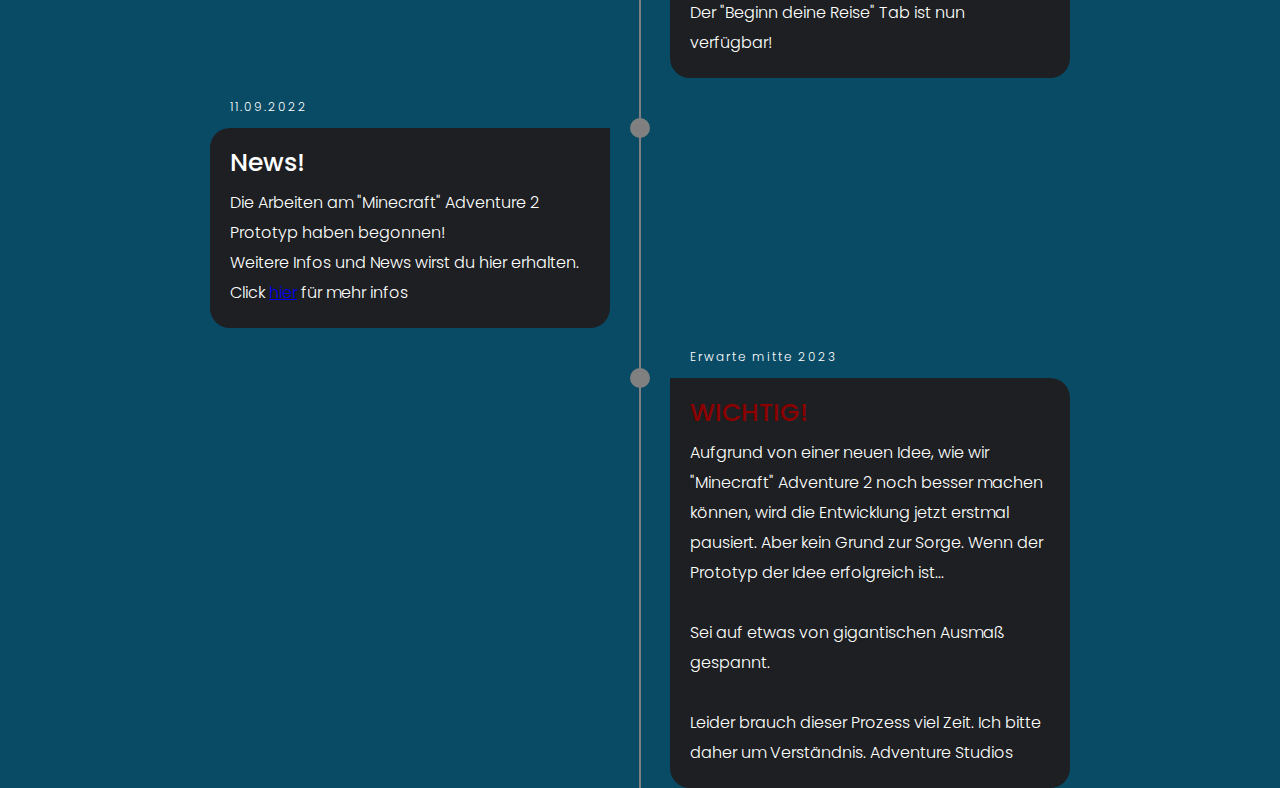
==== commit 8b6e5a70: "Update index.html" ====
--- a/index.html
+++ b/index.html
@@ -9,7 +9,7 @@
 </head>
 <body>
     <header id="header">
-        <a href="#" class="logo">Minecraft Adventure 2 [PAUSED]</a>
+        <a href="#" class="logo">Adventure 2</a>
         <ul>
             <li><a href="#" class="active">Home</a></li>
             <li><a href="pg/progress.html">Fortschritt</a></li>
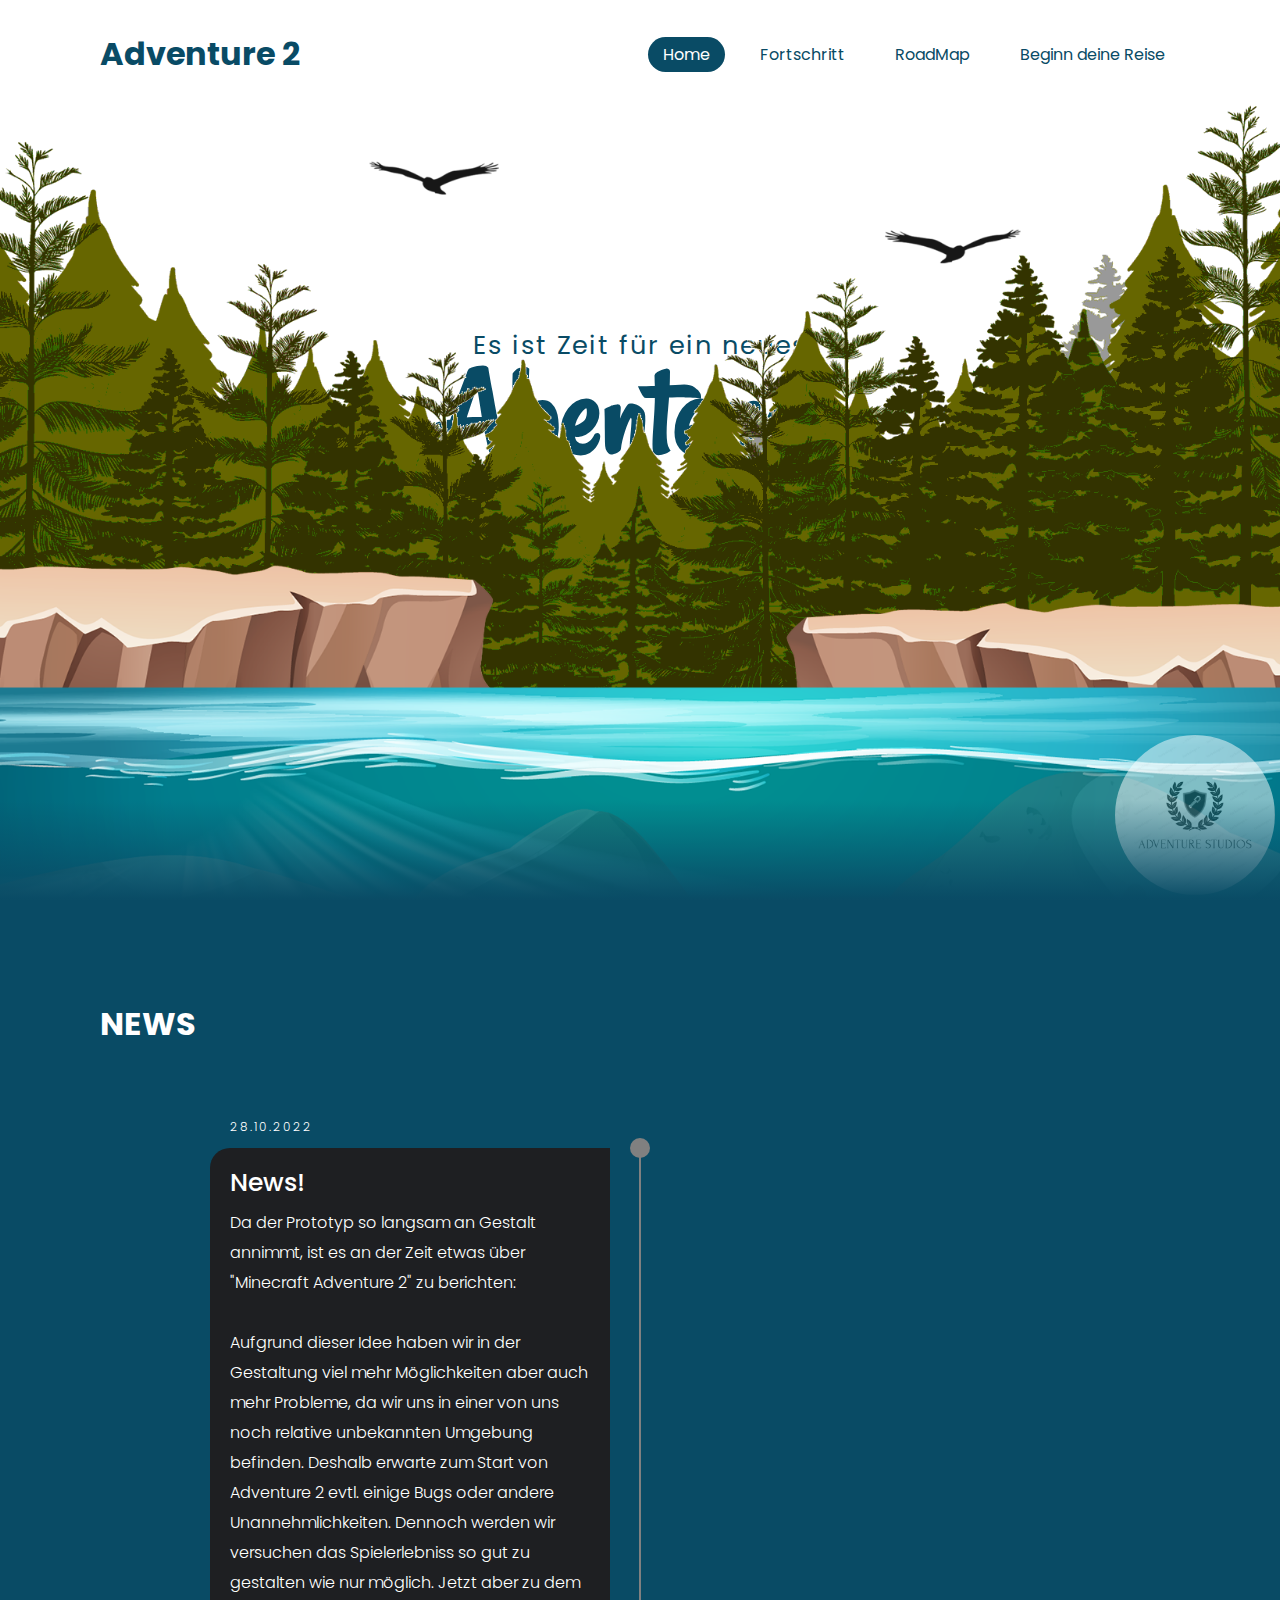
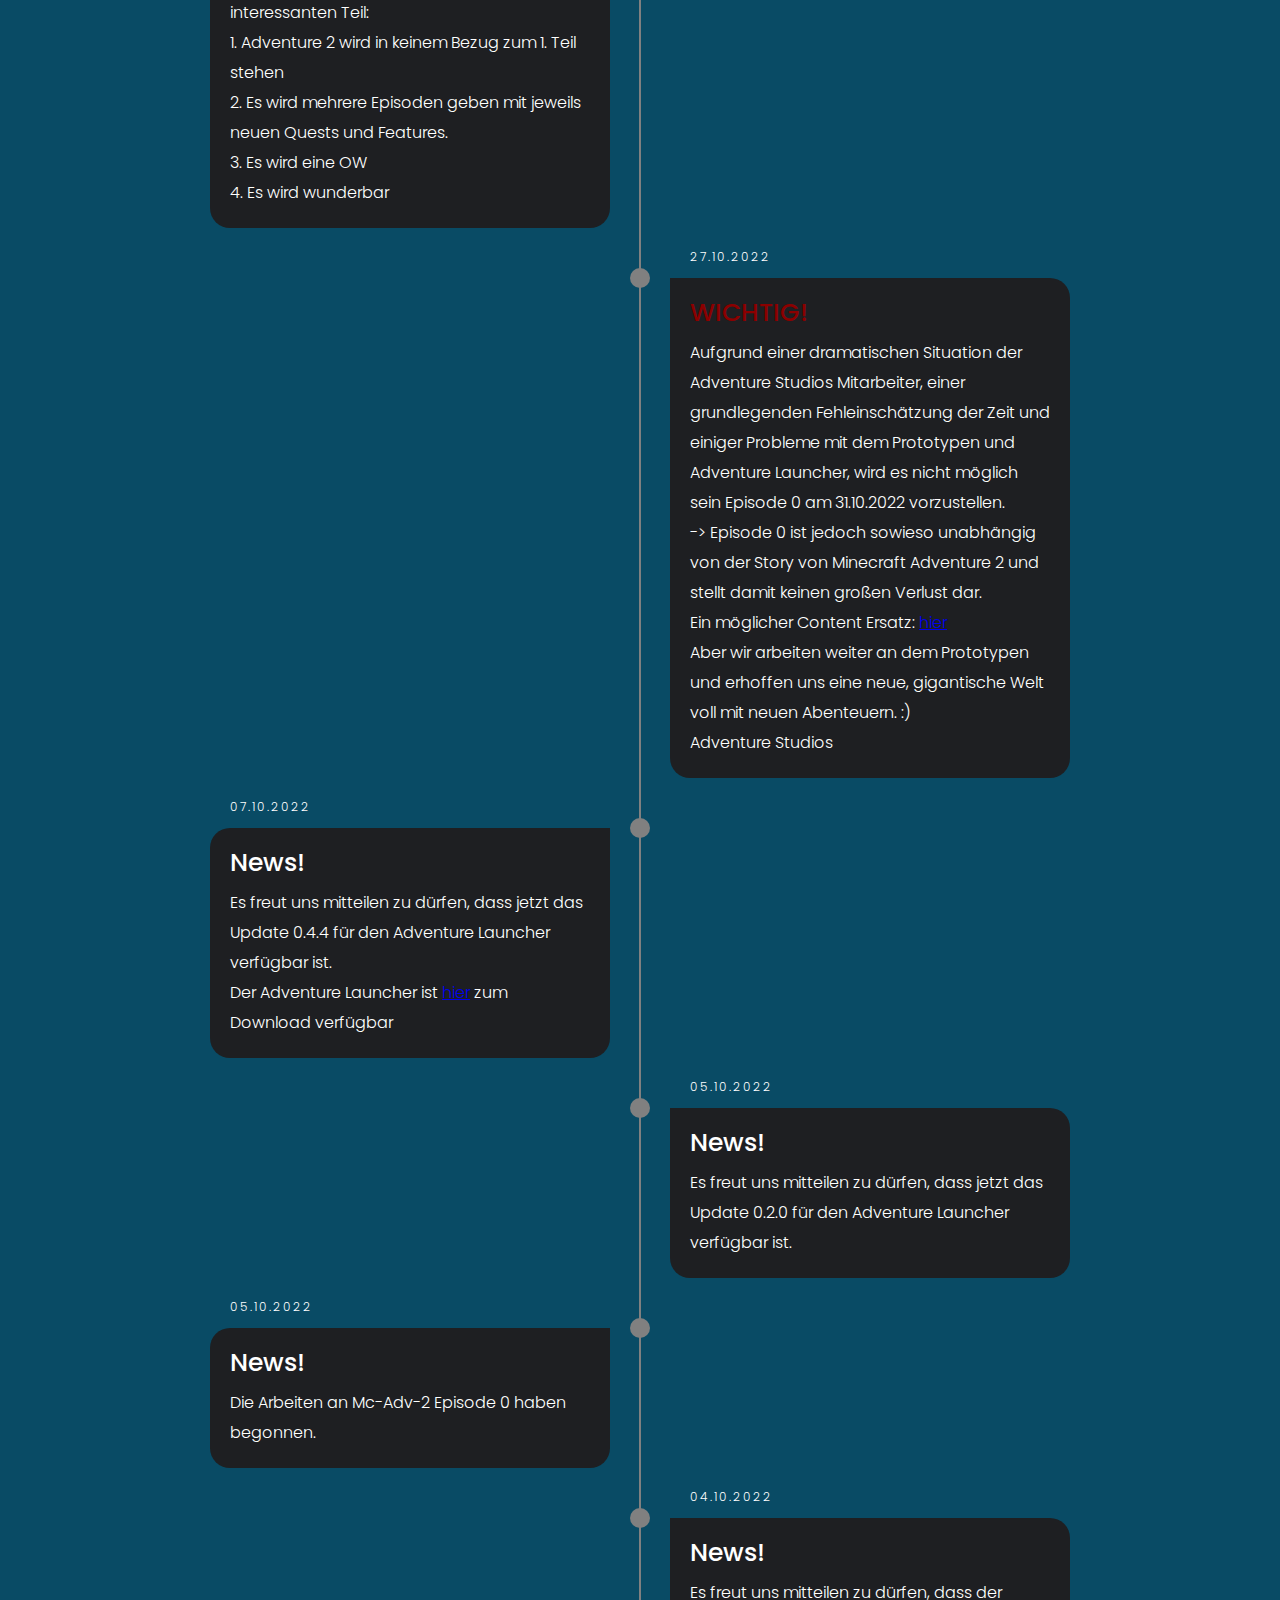
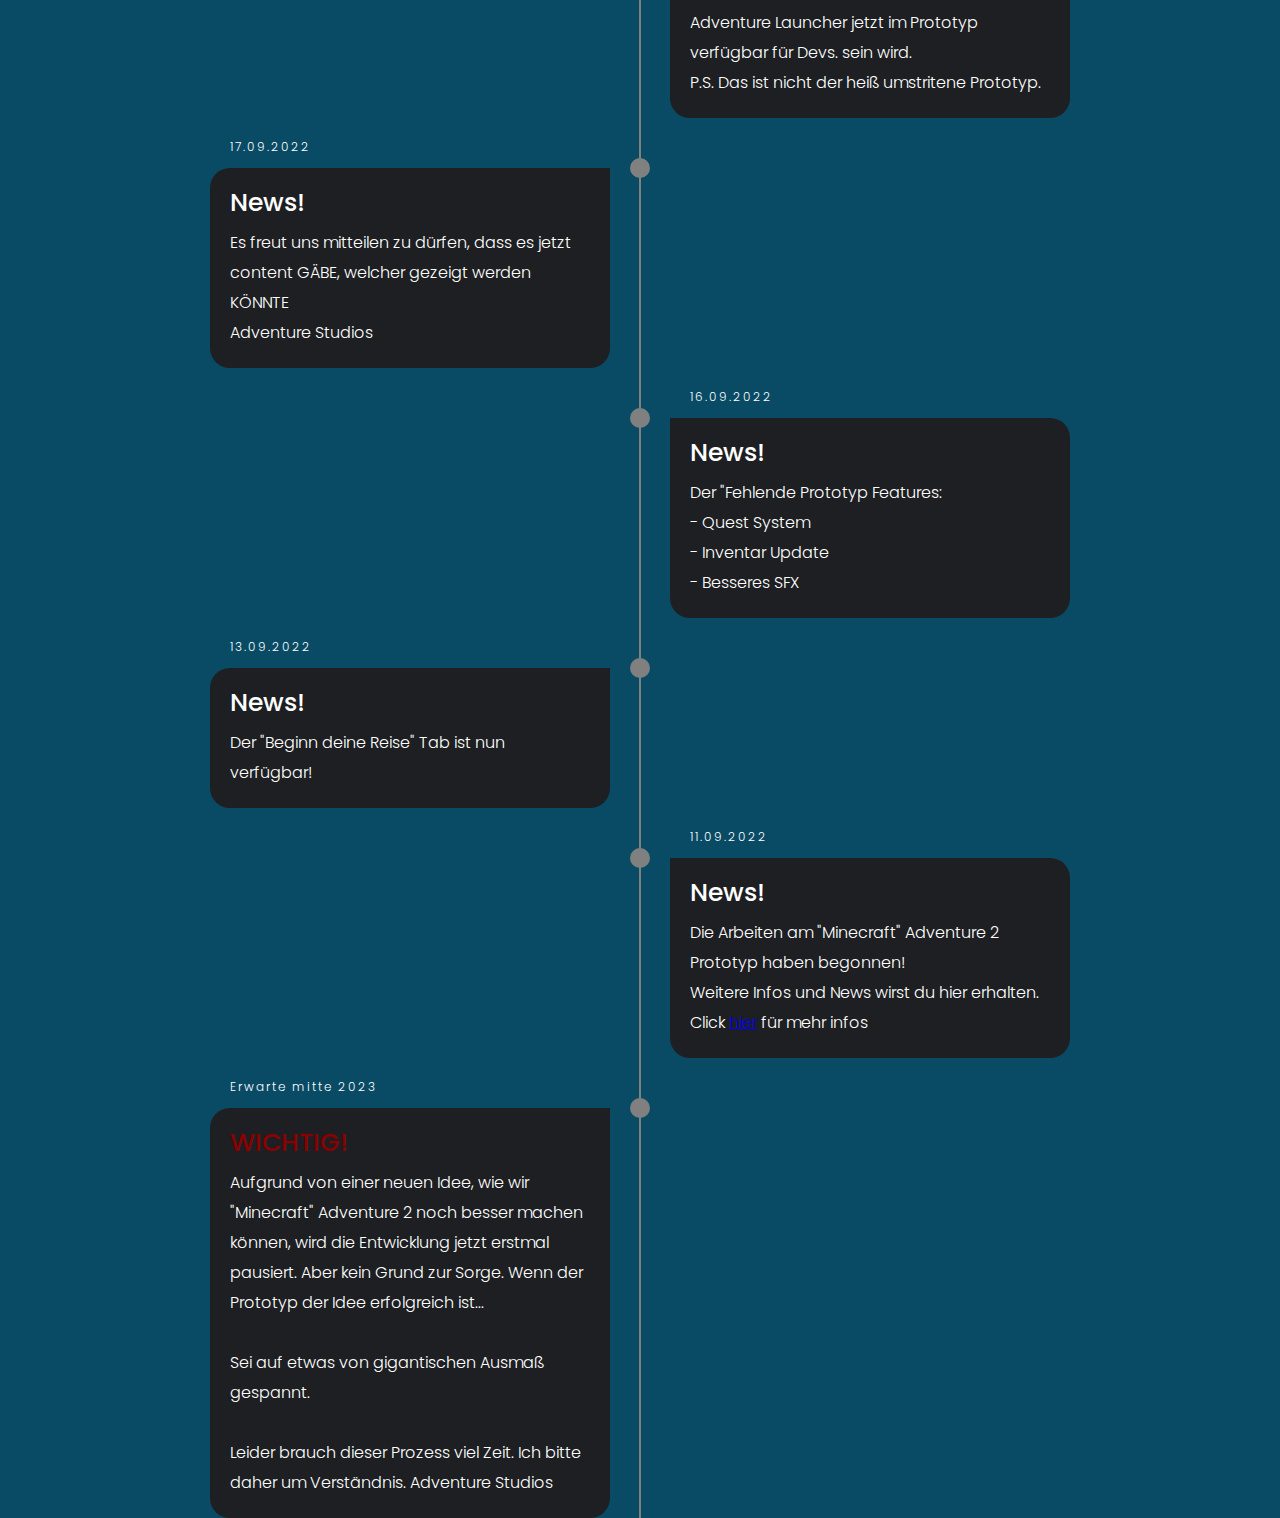
==== commit ae47bdbe: "Update index.html" ====
--- a/index.html
+++ b/index.html
@@ -30,6 +30,15 @@
         <div class="container">
             <div class="timeline">
               <ul>
+                 <li>
+                  <div class="timeline-content">
+                    <h3 class="date">28.10.2022</h3>
+                    <h1>News!</h1>
+                    <p>Da der Prototyp so langsam an Gestalt annimmt, ist es an der Zeit etwas über "Minecraft Adventure 2" zu berichten:<br><br>Aufgrund dieser Idee haben wir in der Gestaltung viel mehr Möglichkeiten aber auch mehr Probleme, da wir uns in einer von uns noch relative unbekannten Umgebung befinden.
+Deshalb erwarte zum Start von Adventure 2 evtl. einige Bugs oder andere Unannehmlichkeiten. Dennoch werden wir versuchen das Spielerlebniss so gut zu gestalten wie nur möglich.
+Jetzt aber zu dem interessanten Teil:<br>1. Adventure 2 wird in keinem Bezug zum 1. Teil stehen<br>2. Es wird mehrere Episoden geben mit jeweils neuen Quests und Features.<br>3. Es wird eine OW<br>4. Es wird wunderbar </p>
+                  </div>
+                </li>
                   <li>
                   <div class="timeline-content">
                     <h3 class="date">27.10.2022</h3>
@@ -41,7 +50,7 @@
                   <div class="timeline-content">
                     <h3 class="date">07.10.2022</h3>
                     <h1>News!</h1>
-                    <p>Es freut uns mitteilen zu dürfen, dass jetzt das Update 0.4.4 für den Adventure Launcher verfügbar ist.<br> Der Adventure Launcher ist <a href="https://drive.google.com/file/d/1AivVVw9ZDpazo49jN0LJx9WiuPohXHe9/view?usp=sharing">hier</a> zum Download verfügbar</p>
+                    <p>Es freut uns mitteilen zu dürfen, dass jetzt das Update 0.4.4 für den Adventure Launcher verfügbar ist.<br> Der Adventure Launcher ist <a href="#">hier</a> zum Download verfügbar</p>
                   </div>
                 </li>
                   <li>
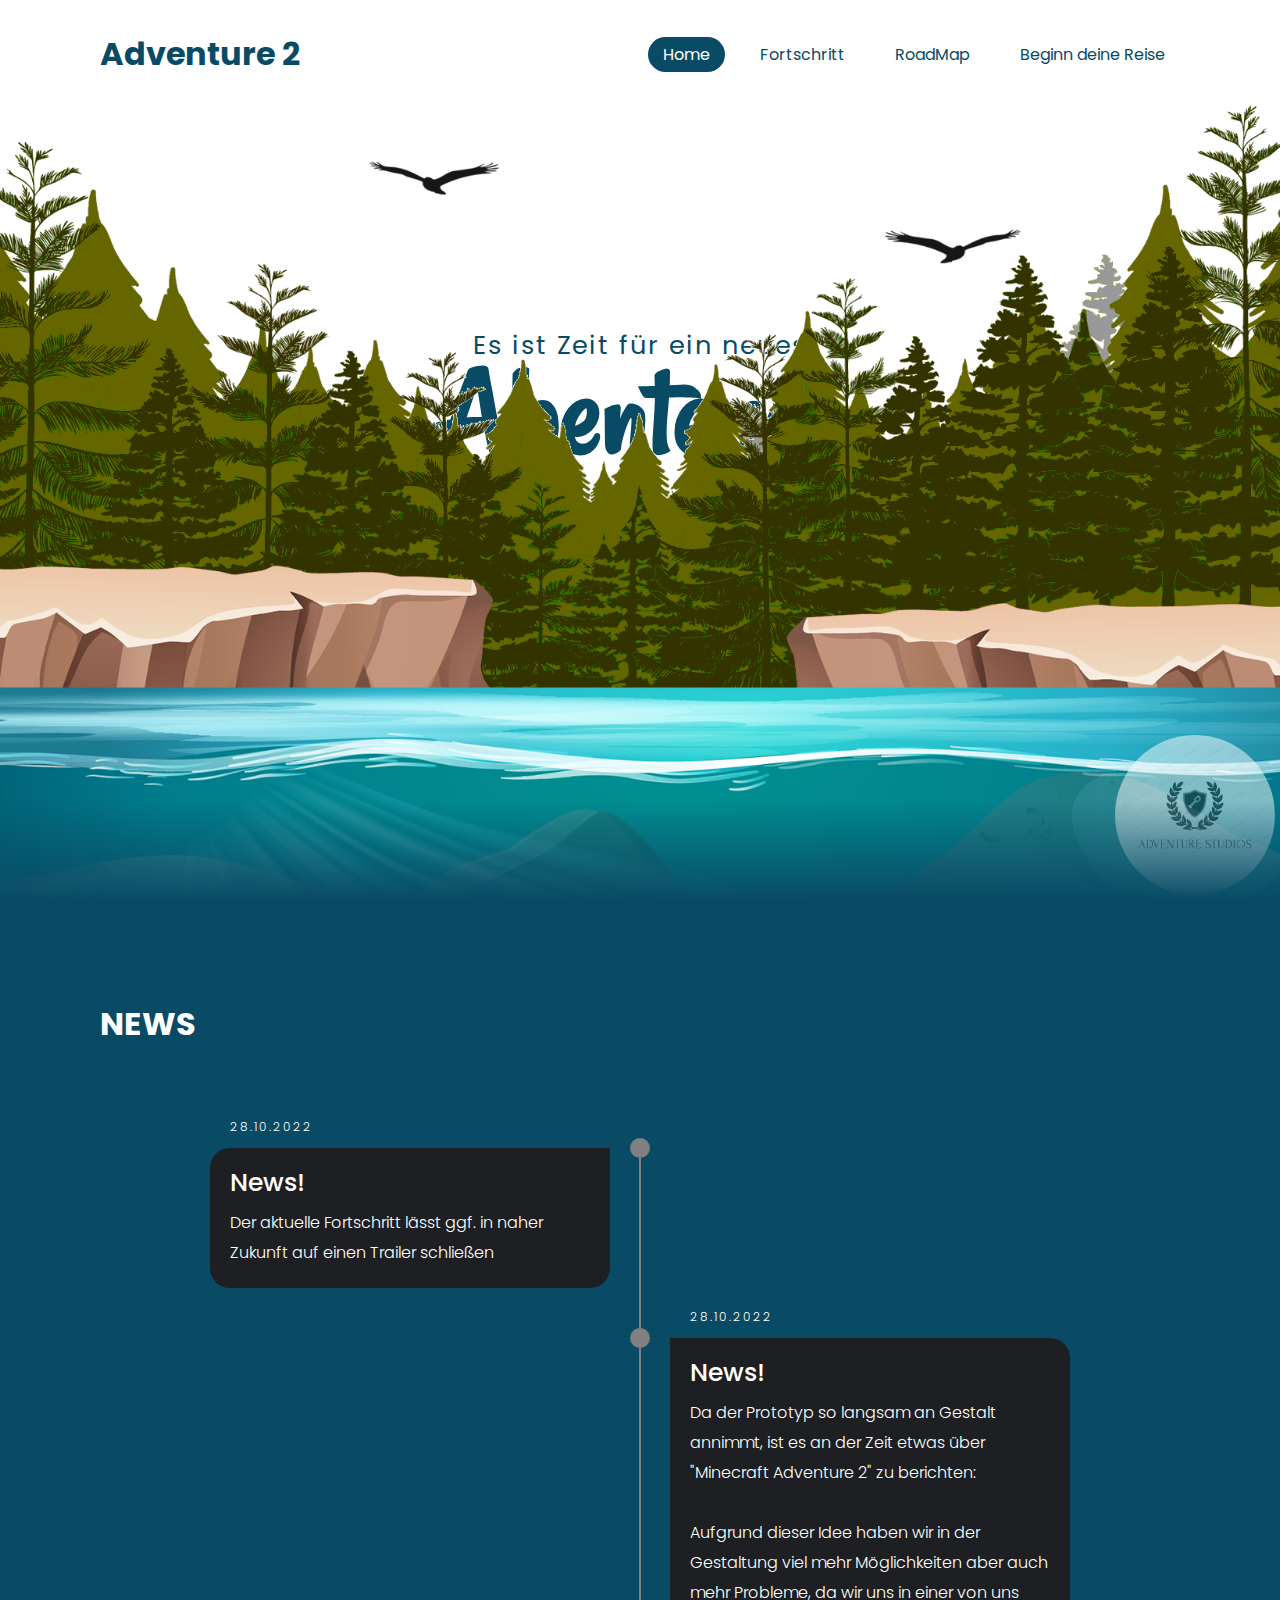
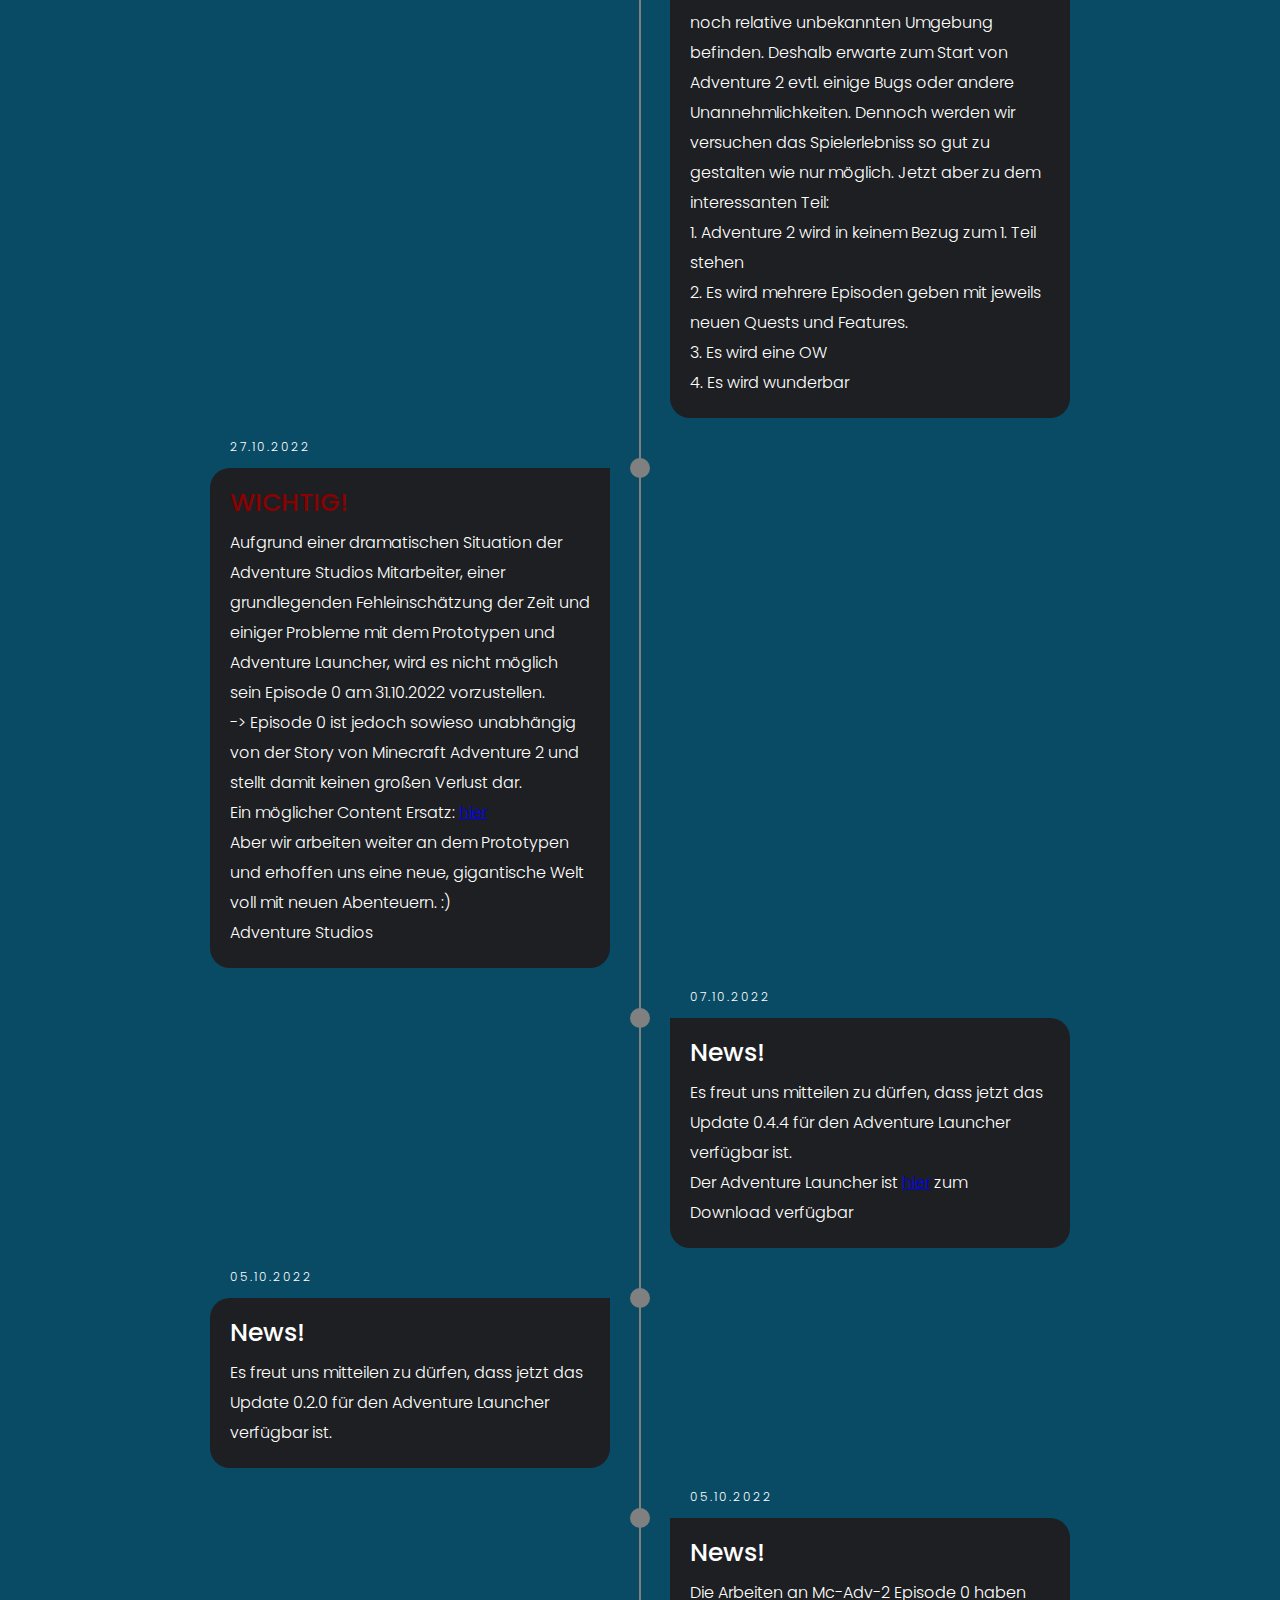
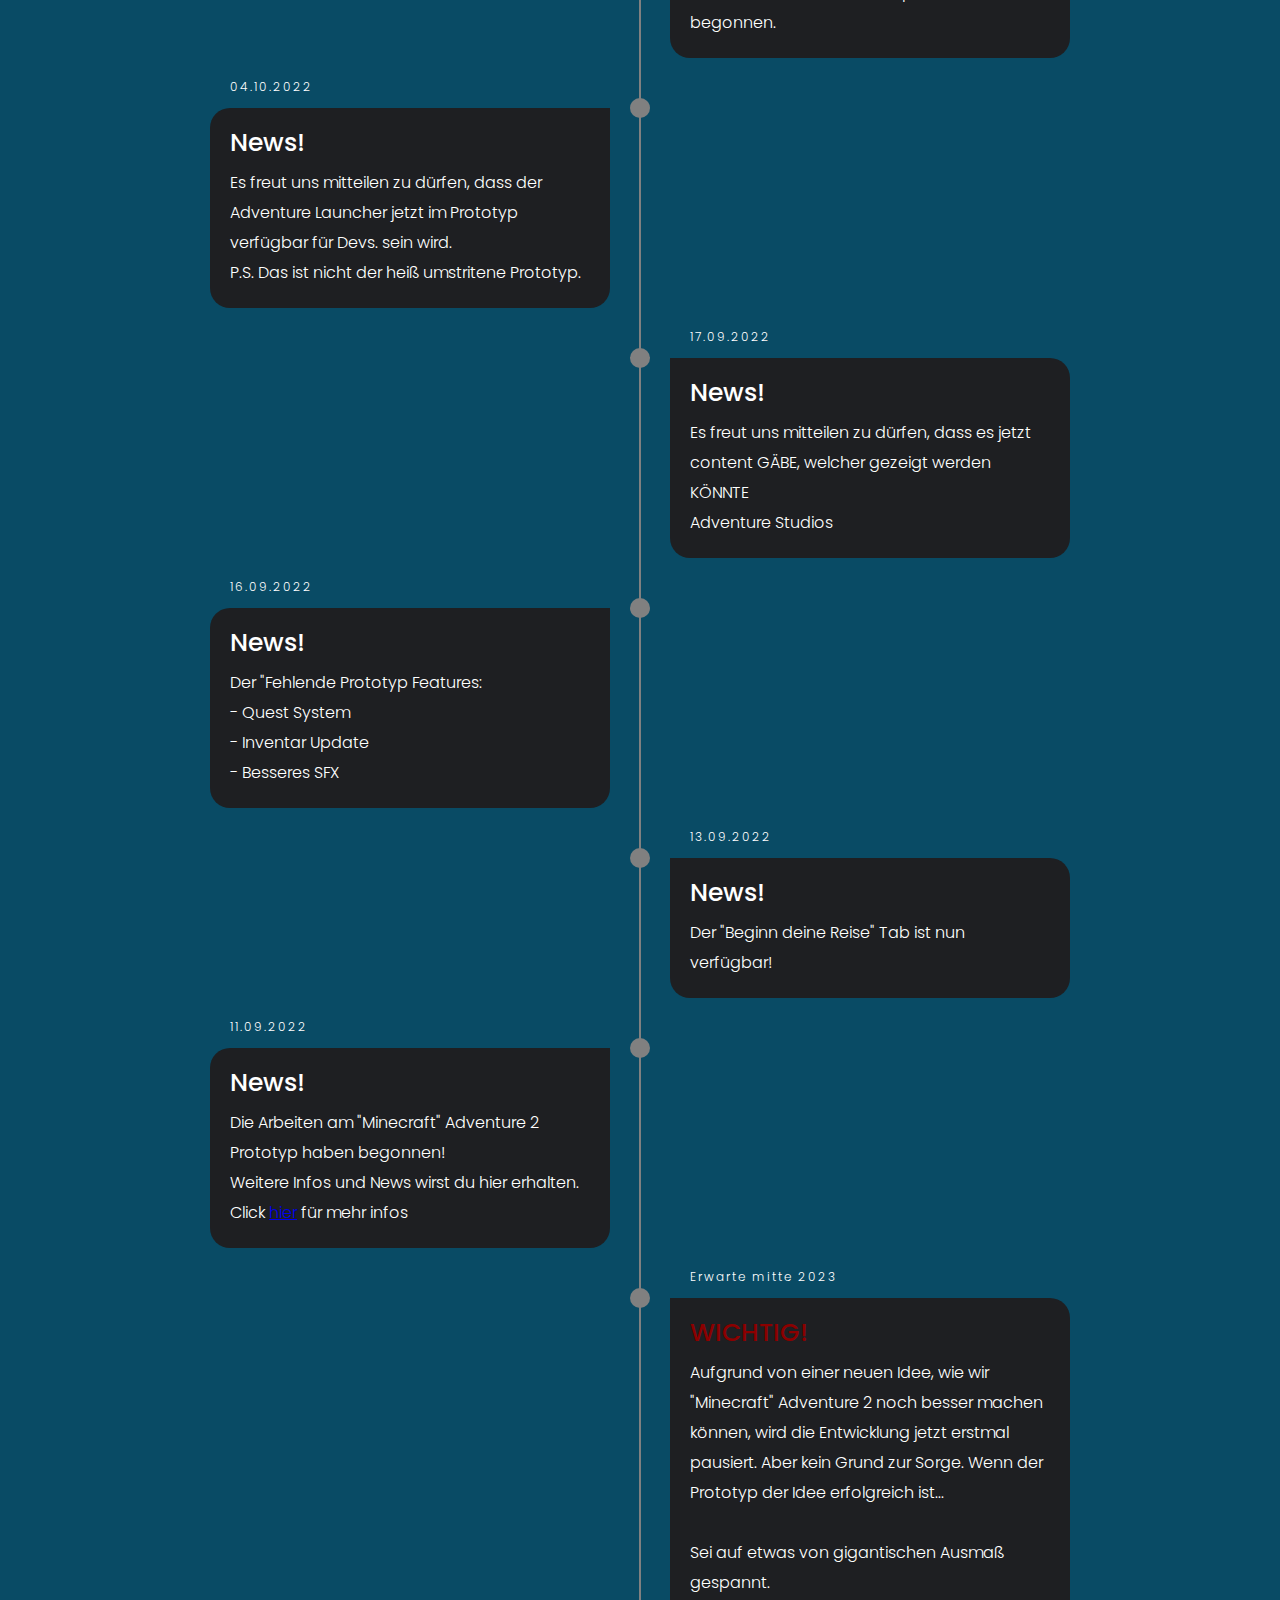
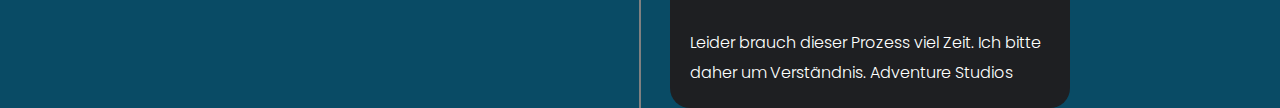
==== commit db14ee13: "Update index.html" ====
--- a/index.html
+++ b/index.html
@@ -30,6 +30,13 @@
         <div class="container">
             <div class="timeline">
               <ul>
+                  <li>
+                  <div class="timeline-content">
+                    <h3 class="date">28.10.2022</h3>
+                    <h1>News!</h1>
+                    <p>Der aktuelle Fortschritt lässt ggf. in naher Zukunft auf einen Trailer schließen</p>
+                  </div>
+                </li>
                  <li>
                   <div class="timeline-content">
                     <h3 class="date">28.10.2022</h3>
